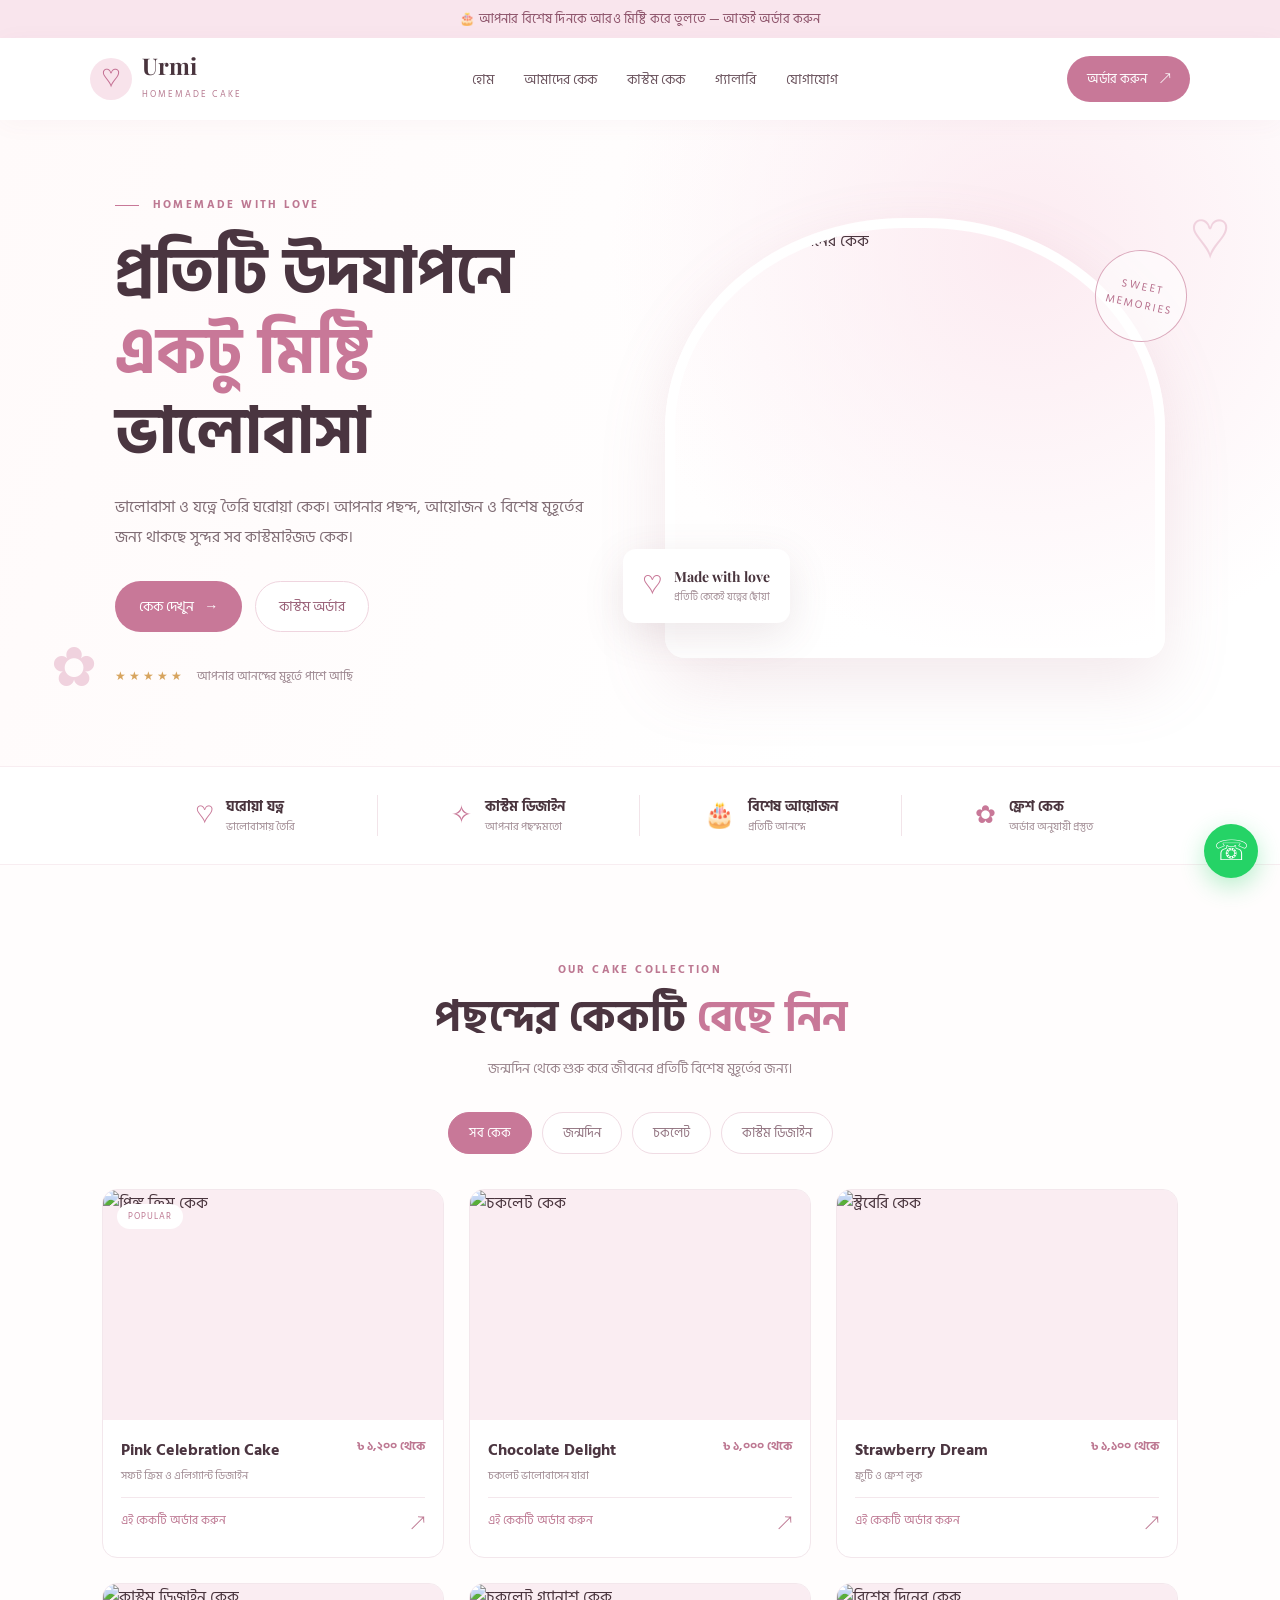
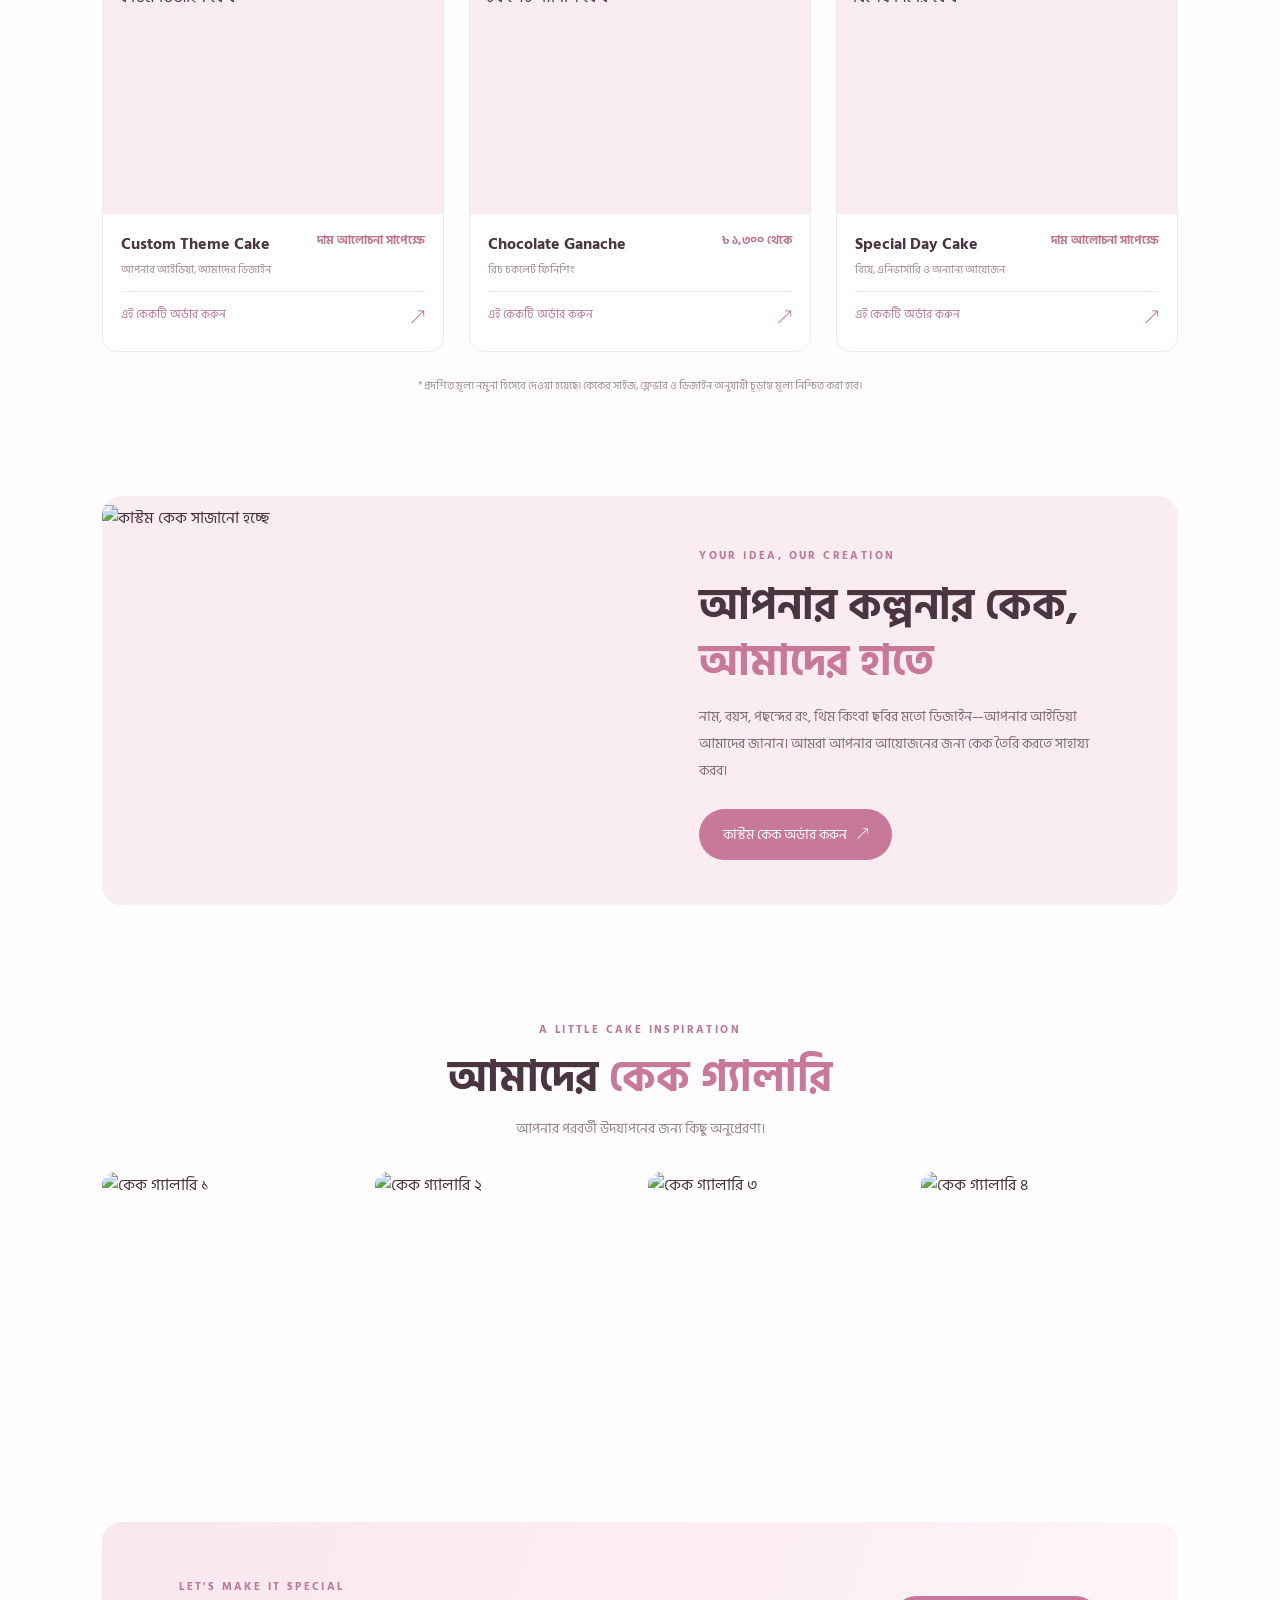
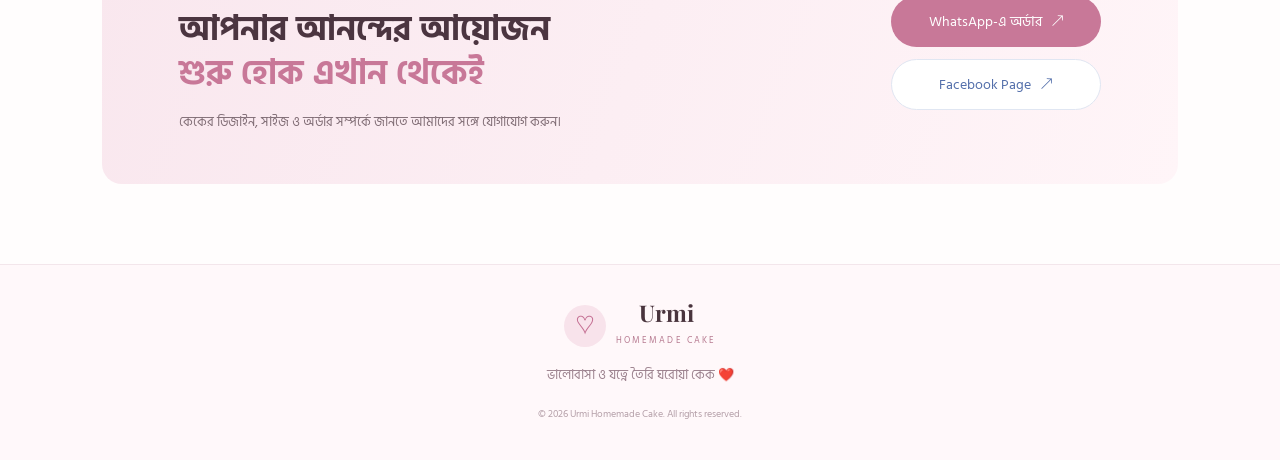
==== index.html @ 2701b357 "Add files via upload" ====
<!DOCTYPE html>
<html lang="bn">
<head>
  <meta charset="UTF-8" />
  <meta name="viewport" content="width=device-width, initial-scale=1.0" />
  <meta name="theme-color" content="#fff4f8" />
  <meta name="description" content="Urmi Homemade Cake — ভালোবাসা ও যত্নে তৈরি ঘরোয়া কেক। জন্মদিন, বিয়ে ও সকল বিশেষ আয়োজনের জন্য কাস্টম কেক অর্ডার করুন।" />
  <title>Urmi Homemade Cake | Made with Love</title>
  <link rel="preconnect" href="https://fonts.googleapis.com">
  <link rel="preconnect" href="https://fonts.gstatic.com" crossorigin>
  <link href="https://fonts.googleapis.com/css2?family=Hind+Siliguri:wght@400;500;600;700&family=Playfair+Display:wght@500;600;700&display=swap" rel="stylesheet">
  <link rel="stylesheet" href="style.css" />
</head>
<body>
  <div class="announcement">🎂 আপনার বিশেষ দিনকে আরও মিষ্টি করে তুলতে — আজই অর্ডার করুন</div>
  <header class="site-header">
    <a class="brand" href="#home" aria-label="Urmi Homemade Cake home">
      <span class="brand-mark">♡</span>
      <span><strong>Urmi</strong><small>HOMEMADE CAKE</small></span>
    </a>
    <button class="menu-toggle" id="menuToggle" aria-label="মেনু খুলুন">☰</button>
    <nav id="navMenu">
      <a href="#home">হোম</a><a href="#cakes">আমাদের কেক</a><a href="#custom">কাস্টম কেক</a><a href="#gallery">গ্যালারি</a><a href="#contact">যোগাযোগ</a>
    </nav>
    <a class="header-order" href="#cakes">অর্ডার করুন <span>↗</span></a>
  </header>

  <main>
    <section class="hero" id="home">
      <div class="hero-copy">
        <span class="eyebrow"><i></i> HOMEMADE WITH LOVE</span>
        <h1>প্রতিটি উদযাপনে<br><em>একটু মিষ্টি</em> ভালোবাসা</h1>
        <p>ভালোবাসা ও যত্নে তৈরি ঘরোয়া কেক। আপনার পছন্দ, আয়োজন ও বিশেষ মুহূর্তের জন্য থাকছে সুন্দর সব কাস্টমাইজড কেক।</p>
        <div class="hero-actions">
          <a class="btn btn-primary" href="#cakes">কেক দেখুন <span>→</span></a>
          <a class="btn btn-light" href="#custom">কাস্টম অর্ডার</a>
        </div>
        <div class="hero-note"><span class="stars">★★★★★</span><span>আপনার আনন্দের মুহূর্তে পাশে আছি</span></div>
      </div>
      <div class="hero-art">
        <div class="hero-image-wrap">
          <img src="https://images.unsplash.com/photo-1578985545062-69928b1d9587?auto=format&fit=crop&w=1100&q=85" alt="সুন্দর গোলাপি জন্মদিনের কেক" />
        </div>
        <div class="floating-card"><span>♡</span><div><b>Made with love</b><small>প্রতিটি কেকেই যত্নের ছোঁয়া</small></div></div>
        <div class="hero-stamp">SWEET<br>MEMORIES</div>
      </div>
      <div class="hero-decoration decor-one">✿</div><div class="hero-decoration decor-two">♡</div>
    </section>

    <section class="benefits">
      <div><span>♡</span><p><b>ঘরোয়া যত্ন</b><small>ভালোবাসায় তৈরি</small></p></div>
      <div><span>✧</span><p><b>কাস্টম ডিজাইন</b><small>আপনার পছন্দমতো</small></p></div>
      <div><span>🎂</span><p><b>বিশেষ আয়োজন</b><small>প্রতিটি আনন্দে</small></p></div>
      <div><span>✿</span><p><b>ফ্রেশ কেক</b><small>অর্ডার অনুযায়ী প্রস্তুত</small></p></div>
    </section>

    <section class="section cakes-section" id="cakes">
      <div class="section-heading">
        <span class="eyebrow">OUR CAKE COLLECTION</span>
        <h2>পছন্দের কেকটি <em>বেছে নিন</em></h2>
        <p>জন্মদিন থেকে শুরু করে জীবনের প্রতিটি বিশেষ মুহূর্তের জন্য।</p>
      </div>
      <div class="filter-row" id="filters">
        <button class="filter active" data-filter="all">সব কেক</button>
        <button class="filter" data-filter="birthday">জন্মদিন</button>
        <button class="filter" data-filter="chocolate">চকলেট</button>
        <button class="filter" data-filter="custom">কাস্টম ডিজাইন</button>
      </div>
      <div class="cake-grid" id="cakeGrid">
        <article class="cake-card" data-category="birthday">
          <div class="cake-photo"><img src="https://images.unsplash.com/photo-1578985545062-69928b1d9587?auto=format&fit=crop&w=700&q=80" alt="পিঙ্ক ক্রিম কেক"><span class="photo-tag">POPULAR</span></div>
          <div class="cake-info"><div><h3>Pink Celebration Cake</h3><p>সফট ক্রিম ও এলিগ্যান্ট ডিজাইন</p></div><strong>৳ ১,২০০ থেকে</strong></div>
          <button class="order-card" data-product="Pink Celebration Cake">এই কেকটি অর্ডার করুন <span>↗</span></button>
        </article>
        <article class="cake-card" data-category="chocolate">
          <div class="cake-photo"><img src="https://images.unsplash.com/photo-1606313564200-e75d5e30476c?auto=format&fit=crop&w=700&q=80" alt="চকলেট কেক"></div>
          <div class="cake-info"><div><h3>Chocolate Delight</h3><p>চকলেট ভালোবাসেন যারা</p></div><strong>৳ ১,০০০ থেকে</strong></div>
          <button class="order-card" data-product="Chocolate Delight">এই কেকটি অর্ডার করুন <span>↗</span></button>
        </article>
        <article class="cake-card" data-category="birthday">
          <div class="cake-photo"><img src="https://images.unsplash.com/photo-1558301211-0d8c8ddee6ec?auto=format&fit=crop&w=700&q=80" alt="স্ট্রবেরি কেক"></div>
          <div class="cake-info"><div><h3>Strawberry Dream</h3><p>ফ্রুটি ও ফ্রেশ লুক</p></div><strong>৳ ১,১০০ থেকে</strong></div>
          <button class="order-card" data-product="Strawberry Dream">এই কেকটি অর্ডার করুন <span>↗</span></button>
        </article>
        <article class="cake-card" data-category="custom">
          <div class="cake-photo"><img src="https://images.unsplash.com/photo-1535254973040-607b474cb50d?auto=format&fit=crop&w=700&q=80" alt="কাস্টম ডিজাইন কেক"></div>
          <div class="cake-info"><div><h3>Custom Theme Cake</h3><p>আপনার আইডিয়া, আমাদের ডিজাইন</p></div><strong>দাম আলোচনা সাপেক্ষে</strong></div>
          <button class="order-card" data-product="Custom Theme Cake">এই কেকটি অর্ডার করুন <span>↗</span></button>
        </article>
        <article class="cake-card" data-category="chocolate">
          <div class="cake-photo"><img src="https://images.unsplash.com/photo-1578985545062-69928b1d9587?auto=format&fit=crop&w=700&q=80" alt="চকলেট গ্যানাশ কেক"></div>
          <div class="cake-info"><div><h3>Chocolate Ganache</h3><p>রিচ চকলেট ফিনিশিং</p></div><strong>৳ ১,৩০০ থেকে</strong></div>
          <button class="order-card" data-product="Chocolate Ganache">এই কেকটি অর্ডার করুন <span>↗</span></button>
        </article>
        <article class="cake-card" data-category="custom">
          <div class="cake-photo"><img src="https://images.unsplash.com/photo-1464349095431-e9a21285b5f3?auto=format&fit=crop&w=700&q=80" alt="বিশেষ দিনের কেক"></div>
          <div class="cake-info"><div><h3>Special Day Cake</h3><p>বিয়ে, এনিভার্সারি ও অন্যান্য আয়োজন</p></div><strong>দাম আলোচনা সাপেক্ষে</strong></div>
          <button class="order-card" data-product="Special Day Cake">এই কেকটি অর্ডার করুন <span>↗</span></button>
        </article>
      </div>
      <p class="price-note">* প্রদর্শিত মূল্য নমুনা হিসেবে দেওয়া হয়েছে। কেকের সাইজ, ফ্লেভার ও ডিজাইন অনুযায়ী চূড়ান্ত মূল্য নিশ্চিত করা হবে।</p>
    </section>

    <section class="custom-banner" id="custom">
      <div class="custom-image"><img src="https://images.unsplash.com/photo-1562777717-dc6984f65a63?auto=format&fit=crop&w=900&q=85" alt="কাস্টম কেক সাজানো হচ্ছে"></div>
      <div class="custom-copy"><span class="eyebrow">YOUR IDEA, OUR CREATION</span><h2>আপনার কল্পনার কেক,<br><em>আমাদের হাতে</em></h2><p>নাম, বয়স, পছন্দের রং, থিম কিংবা ছবির মতো ডিজাইন—আপনার আইডিয়া আমাদের জানান। আমরা আপনার আয়োজনের জন্য কেক তৈরি করতে সাহায্য করব।</p><a class="btn btn-primary" href="#" id="customWhatsApp">কাস্টম কেক অর্ডার করুন <span>↗</span></a></div>
    </section>

    <section class="section gallery-section" id="gallery">
      <div class="section-heading"><span class="eyebrow">A LITTLE CAKE INSPIRATION</span><h2>আমাদের <em>কেক গ্যালারি</em></h2><p>আপনার পরবর্তী উদযাপনের জন্য কিছু অনুপ্রেরণা।</p></div>
      <div class="gallery-grid">
        <img src="https://images.unsplash.com/photo-1558301211-0d8c8ddee6ec?auto=format&fit=crop&w=700&q=80" alt="কেক গ্যালারি ১">
        <img src="https://images.unsplash.com/photo-1578985545062-69928b1d9587?auto=format&fit=crop&w=700&q=80" alt="কেক গ্যালারি ২">
        <img src="https://images.unsplash.com/photo-1606313564200-e75d5e30476c?auto=format&fit=crop&w=700&q=80" alt="কেক গ্যালারি ৩">
        <img src="https://images.unsplash.com/photo-1464349095431-e9a21285b5f3?auto=format&fit=crop&w=700&q=80" alt="কেক গ্যালারি ৪">
      </div>
    </section>

    <section class="contact-section" id="contact">
      <div><span class="eyebrow">LET'S MAKE IT SPECIAL</span><h2>আপনার আনন্দের আয়োজন<br><em>শুরু হোক এখান থেকেই</em></h2><p>কেকের ডিজাইন, সাইজ ও অর্ডার সম্পর্কে জানতে আমাদের সঙ্গে যোগাযোগ করুন।</p></div>
      <div class="contact-actions"><a class="btn btn-primary" id="whatsappMain" href="#">WhatsApp-এ অর্ডার <span>↗</span></a><a class="btn btn-facebook" id="facebookMain" href="#" target="_blank" rel="noopener">Facebook Page <span>↗</span></a></div>
    </section>
  </main>

  <footer class="footer">
    <a class="brand footer-brand" href="#home"><span class="brand-mark">♡</span><span><strong>Urmi</strong><small>HOMEMADE CAKE</small></span></a>
    <p>ভালোবাসা ও যত্নে তৈরি ঘরোয়া কেক ❤️</p>
    <small>© <span id="year"></span> Urmi Homemade Cake. All rights reserved.</small>
  </footer>
  <a class="floating-whatsapp" id="floatingWhatsApp" href="#" aria-label="WhatsApp-এ যোগাযোগ">☏</a>
  <script src="script.js"></script>
</body>
</html>
---- style.css ----
*{box-sizing:border-box}html{scroll-behavior:smooth}body{margin:0;background:#fffdfd;color:#49343d;font-family:"Hind Siliguri",sans-serif}.announcement{text-align:center;background:#f9e5ed;color:#8d536a;padding:8px 15px;font-size:13px;letter-spacing:.2px}.site-header{height:82px;display:flex;align-items:center;justify-content:space-between;padding:0 7%;background:#fff;position:sticky;top:0;z-index:20;box-shadow:0 4px 24px #8d536a0a}.brand{display:flex;align-items:center;gap:10px;text-decoration:none;color:#49343d}.brand-mark{width:42px;height:42px;border-radius:50%;display:grid;place-items:center;background:#f8e3eb;color:#c36d91;font-size:26px}.brand strong{font-family:"Playfair Display",serif;font-size:23px;display:block;line-height:1.1}.brand small{font-size:9px;letter-spacing:2.1px;color:#b77b91}.site-header nav{display:flex;gap:30px}.site-header nav a{font-size:14px;text-decoration:none;color:#6d5660;transition:.2s}.site-header nav a:hover{color:#c36d91}.header-order{background:#c87898;color:white;text-decoration:none;padding:12px 20px;border-radius:30px;font-size:13px}.header-order span,.btn span{margin-left:10px}.menu-toggle{display:none;border:0;background:none;font-size:25px;color:#8e536a}.hero{min-height:590px;padding:70px 9% 80px;display:grid;grid-template-columns:1fr 1fr;align-items:center;gap:50px;position:relative;overflow:hidden;background:radial-gradient(circle at 80% 20%,#fcebf1 0,transparent 36%),linear-gradient(110deg,#fffafa,#fff 70%)}.hero-copy{max-width:540px;z-index:1}.eyebrow{font-size:11px;letter-spacing:2.4px;color:#bd7892;font-weight:700}.eyebrow i{display:inline-block;width:24px;height:1px;background:#c87898;vertical-align:middle;margin-right:8px}.hero h1{font-size:clamp(40px,5vw,64px);line-height:1.25;margin:18px 0;color:#4a3540;font-weight:700}.hero h1 em,h2 em{font-style:normal;color:#c87898}.hero-copy>p,.custom-copy p,.contact-section p{font-size:16px;line-height:1.9;color:#806d75;max-width:490px}.hero-actions{display:flex;gap:13px;margin-top:28px}.btn{display:inline-flex;align-items:center;justify-content:center;text-decoration:none;border-radius:30px;padding:13px 23px;font-size:14px;transition:.25s;border:1px solid transparent}.btn:hover{transform:translateY(-3px);box-shadow:0 10px 22px #b56d8b22}.btn-primary{background:#c87898;color:white}.btn-light{background:white;border-color:#efd5df;color:#9a6279}.hero-note{display:flex;align-items:center;gap:12px;margin-top:35px;color:#9b858e;font-size:12px}.stars{color:#d7a45e;letter-spacing:3px}.hero-art{position:relative;max-width:500px;margin:auto;width:100%}.hero-image-wrap{height:440px;border-radius:48% 48% 20px 20px;overflow:hidden;box-shadow:0 25px 65px #b77b912b;border:10px solid white}.hero-image-wrap img{width:100%;height:100%;object-fit:cover}.floating-card{position:absolute;left:-42px;bottom:35px;background:#fff;padding:15px 20px;border-radius:13px;display:flex;gap:12px;align-items:center;box-shadow:0 12px 40px #71465820}.floating-card>span{font-size:27px;color:#c87898}.floating-card b,.floating-card small{display:block}.floating-card b{font-family:"Playfair Display",serif;font-size:14px}.floating-card small{font-size:10px;color:#a18c94;margin-top:3px}.hero-stamp{position:absolute;right:-22px;top:32px;border:1px solid #dba9bc;border-radius:50%;width:92px;height:92px;display:grid;place-content:center;text-align:center;color:#b66f8c;font-size:11px;letter-spacing:2px;transform:rotate(12deg);background:#fff9}.hero-decoration{position:absolute;color:#f0d2de;font-size:55px}.decor-one{left:4%;bottom:8%}.decor-two{right:4%;top:12%}.benefits{display:grid;grid-template-columns:repeat(4,1fr);padding:28px 9%;background:#fff;border-top:1px solid #f8edf1;border-bottom:1px solid #f8edf1}.benefits>div{display:flex;align-items:center;justify-content:center;gap:13px;border-right:1px solid #f2e4e9}.benefits>div:last-child{border:0}.benefits>div>span{font-size:25px;color:#c87898}.benefits p{margin:0}.benefits b,.benefits small{display:block}.benefits b{font-size:14px}.benefits small{font-size:11px;color:#a18c94}.section{padding:90px 8%}.section-heading{text-align:center;margin-bottom:32px}.section-heading h2,.custom-copy h2,.contact-section h2{font-size:clamp(30px,4vw,43px);line-height:1.3;margin:10px 0;color:#4b3540}.section-heading p{margin:0;color:#9a858d;font-size:14px}.filter-row{display:flex;justify-content:center;gap:10px;margin:28px 0 35px;flex-wrap:wrap}.filter{border:1px solid #f0dce4;background:white;color:#927481;padding:9px 20px;border-radius:30px;font:inherit;font-size:13px;cursor:pointer}.filter.active,.filter:hover{background:#c87898;color:white;border-color:#c87898}.cake-grid{display:grid;grid-template-columns:repeat(3,1fr);gap:25px}.cake-card{border:1px solid #f3e7ec;border-radius:15px;overflow:hidden;background:#fff;transition:.25s}.cake-card:hover{transform:translateY(-6px);box-shadow:0 18px 40px #9c64751a}.cake-photo{height:230px;position:relative;overflow:hidden;background:#faedf2}.cake-photo img{width:100%;height:100%;object-fit:cover;transition:.5s}.cake-card:hover .cake-photo img{transform:scale(1.05)}.photo-tag{position:absolute;top:14px;left:14px;background:#fff;color:#bd7892;border-radius:20px;padding:5px 11px;font-size:9px;letter-spacing:1px}.cake-info{padding:17px 18px 12px;display:flex;justify-content:space-between;gap:8px;align-items:start}.cake-info h3{margin:0;font-size:16px;color:#4b3540}.cake-info p{margin:4px 0 0;font-size:11px;color:#a18c94}.cake-info strong{font-size:12px;color:#bd7892;white-space:nowrap}.order-card{margin:0 18px 18px;width:calc(100% - 36px);border:0;border-top:1px solid #f4e7ec;background:white;color:#bd7892;padding:13px 0 0;text-align:left;font:inherit;font-size:12px;cursor:pointer;display:flex;justify-content:space-between}.order-card span{font-size:17px}.price-note{text-align:center;font-size:11px;color:#a18c94;margin-top:25px}.custom-banner{margin:0 8% 35px;background:#faedf2;border-radius:20px;display:grid;grid-template-columns:1fr 1fr;overflow:hidden;align-items:center}.custom-image{height:390px}.custom-image img{width:100%;height:100%;object-fit:cover}.custom-copy{padding:45px 11%}.custom-copy h2{margin:12px 0}.custom-copy p{font-size:14px;margin-bottom:25px}.gallery-section{padding-top:75px}.gallery-grid{display:grid;grid-template-columns:repeat(4,1fr);gap:16px}.gallery-grid img{width:100%;height:240px;object-fit:cover;border-radius:13px}.contact-section{margin:20px 8% 80px;padding:50px 6%;border-radius:20px;background:linear-gradient(110deg,#f9e7ee,#fff5f8);display:flex;align-items:center;justify-content:space-between;gap:30px}.contact-section h2{font-size:34px}.contact-section p{font-size:13px;margin-bottom:0}.contact-actions{display:flex;flex-direction:column;gap:12px;min-width:210px}.btn-facebook{background:#fff;color:#526eaa;border-color:#e0e6f2}.footer{padding:35px 8%;background:#fff8fa;text-align:center;border-top:1px solid #f3e6eb}.footer-brand{justify-content:center}.footer p{color:#9b818d;font-size:13px}.footer>small{font-size:10px;color:#b49fa8}.floating-whatsapp{position:fixed;right:22px;bottom:22px;width:54px;height:54px;border-radius:50%;display:grid;place-items:center;background:#25d366;color:white;text-decoration:none;font-size:28px;box-shadow:0 8px 25px #25d36655;z-index:30}.hidden{display:none!important}@media(max-width:900px){.site-header{padding:0 5%}.site-header nav{gap:15px}.hero{padding:55px 6%;gap:25px}.hero-image-wrap{height:370px}.cake-grid{grid-template-columns:repeat(2,1fr)}.benefits{padding:25px 4%}.custom-banner{margin-left:5%;margin-right:5%}}@media(max-width:650px){.announcement{font-size:11px}.site-header{height:70px}.menu-toggle{display:block;margin-left:auto;margin-right:15px}.site-header nav{display:none;position:absolute;top:70px;left:0;right:0;background:#fff;padding:18px 7%;box-shadow:0 12px 20px #57374712;flex-direction:column;gap:15px}.site-header nav.open{display:flex}.header-order{padding:10px 13px;font-size:11px}.hero{grid-template-columns:1fr;padding:50px 7% 65px;text-align:center}.hero-copy{margin:auto}.hero h1{font-size:43px}.hero-copy>p{font-size:14px}.hero-actions,.hero-note{justify-content:center}.hero-art{max-width:390px}.hero-image-wrap{height:340px}.floating-card{left:-5px;bottom:22px;padding:10px 13px}.hero-stamp{right:-5px}.benefits{grid-template-columns:repeat(2,1fr);gap:20px;padding:25px 5%}.benefits>div{justify-content:flex-start;border:0;padding-left:10px}.section{padding:65px 6%}.cake-grid{grid-template-columns:1fr;gap:18px}.cake-photo{height:250px}.cake-info{padding:15px}.custom-banner{grid-template-columns:1fr;margin:0 5% 20px}.custom-image{height:250px}.custom-copy{padding:30px 8%}.gallery-grid{grid-template-columns:repeat(2,1fr);gap:10px}.gallery-grid img{height:170px}.contact-section{margin:15px 5% 55px;padding:35px 8%;display:block;text-align:center}.contact-section h2{font-size:29px}.contact-actions{margin-top:25px}.footer{padding:30px 5%}}
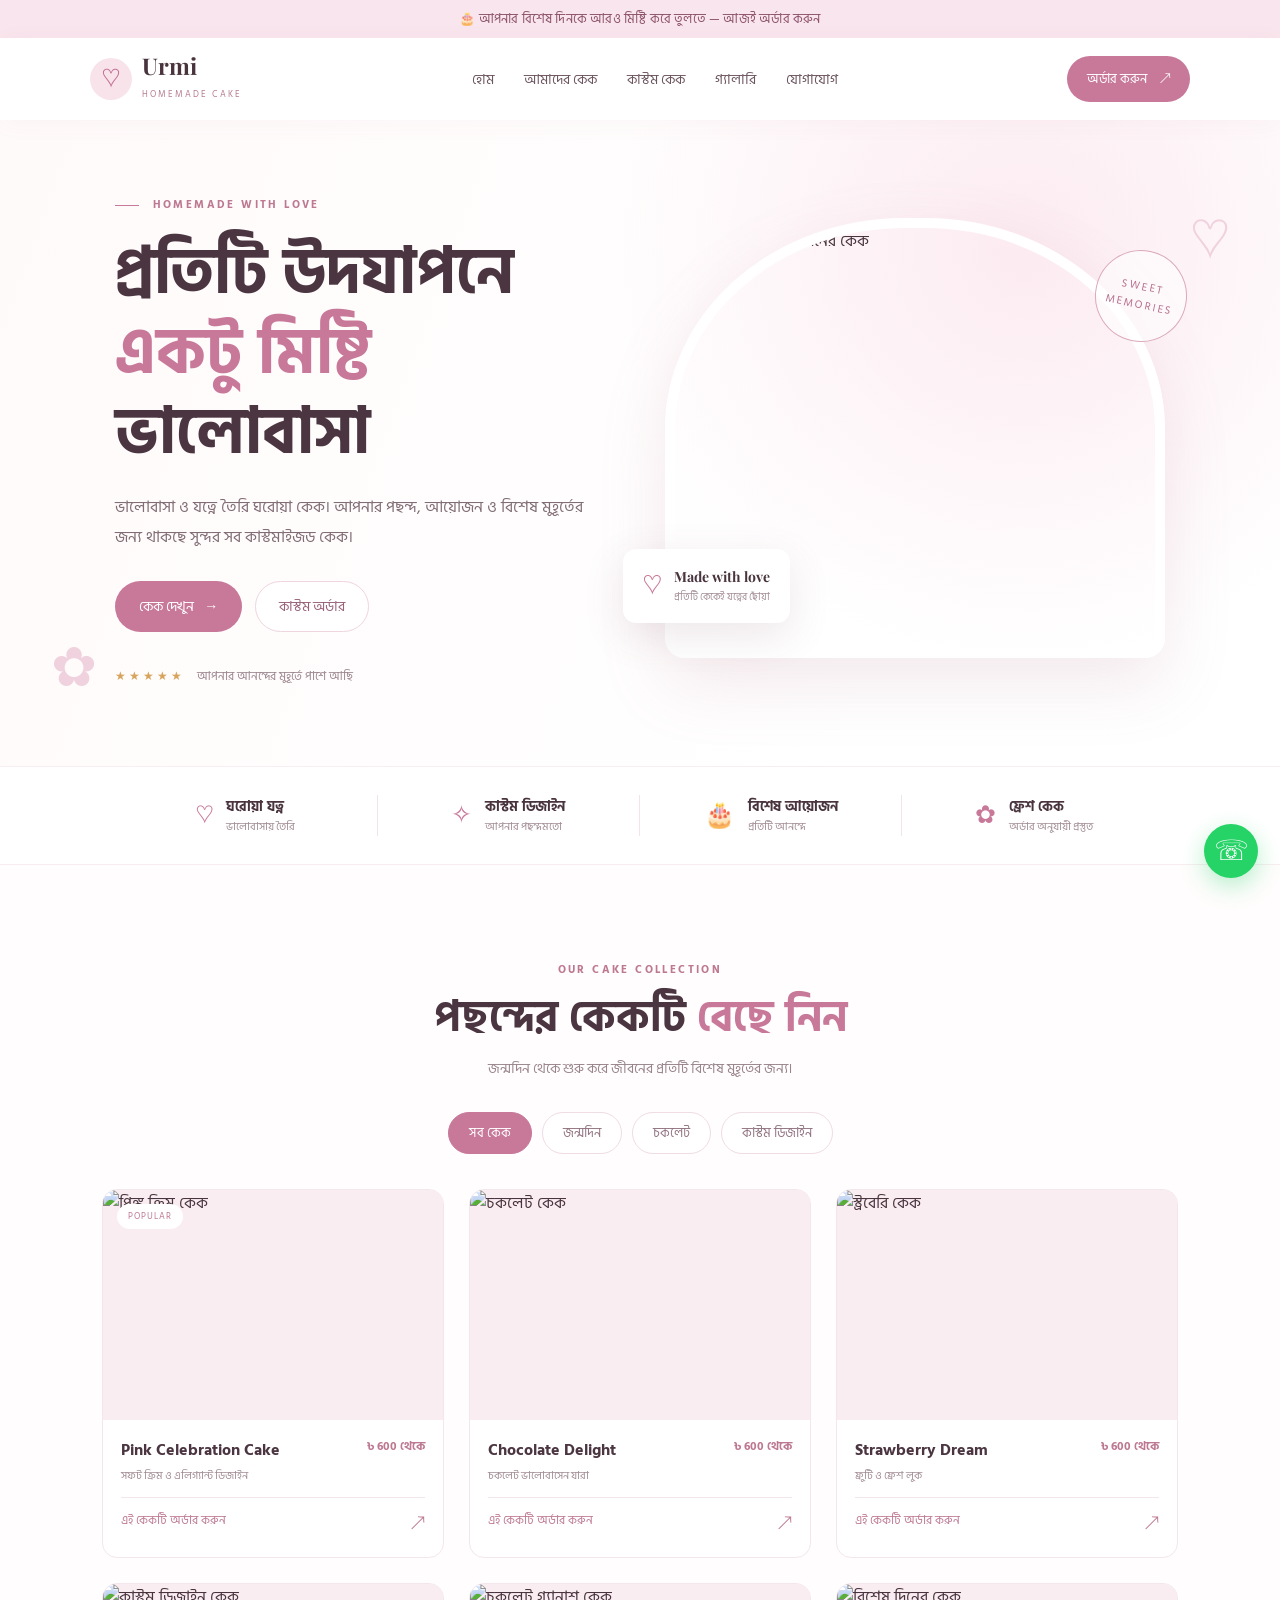
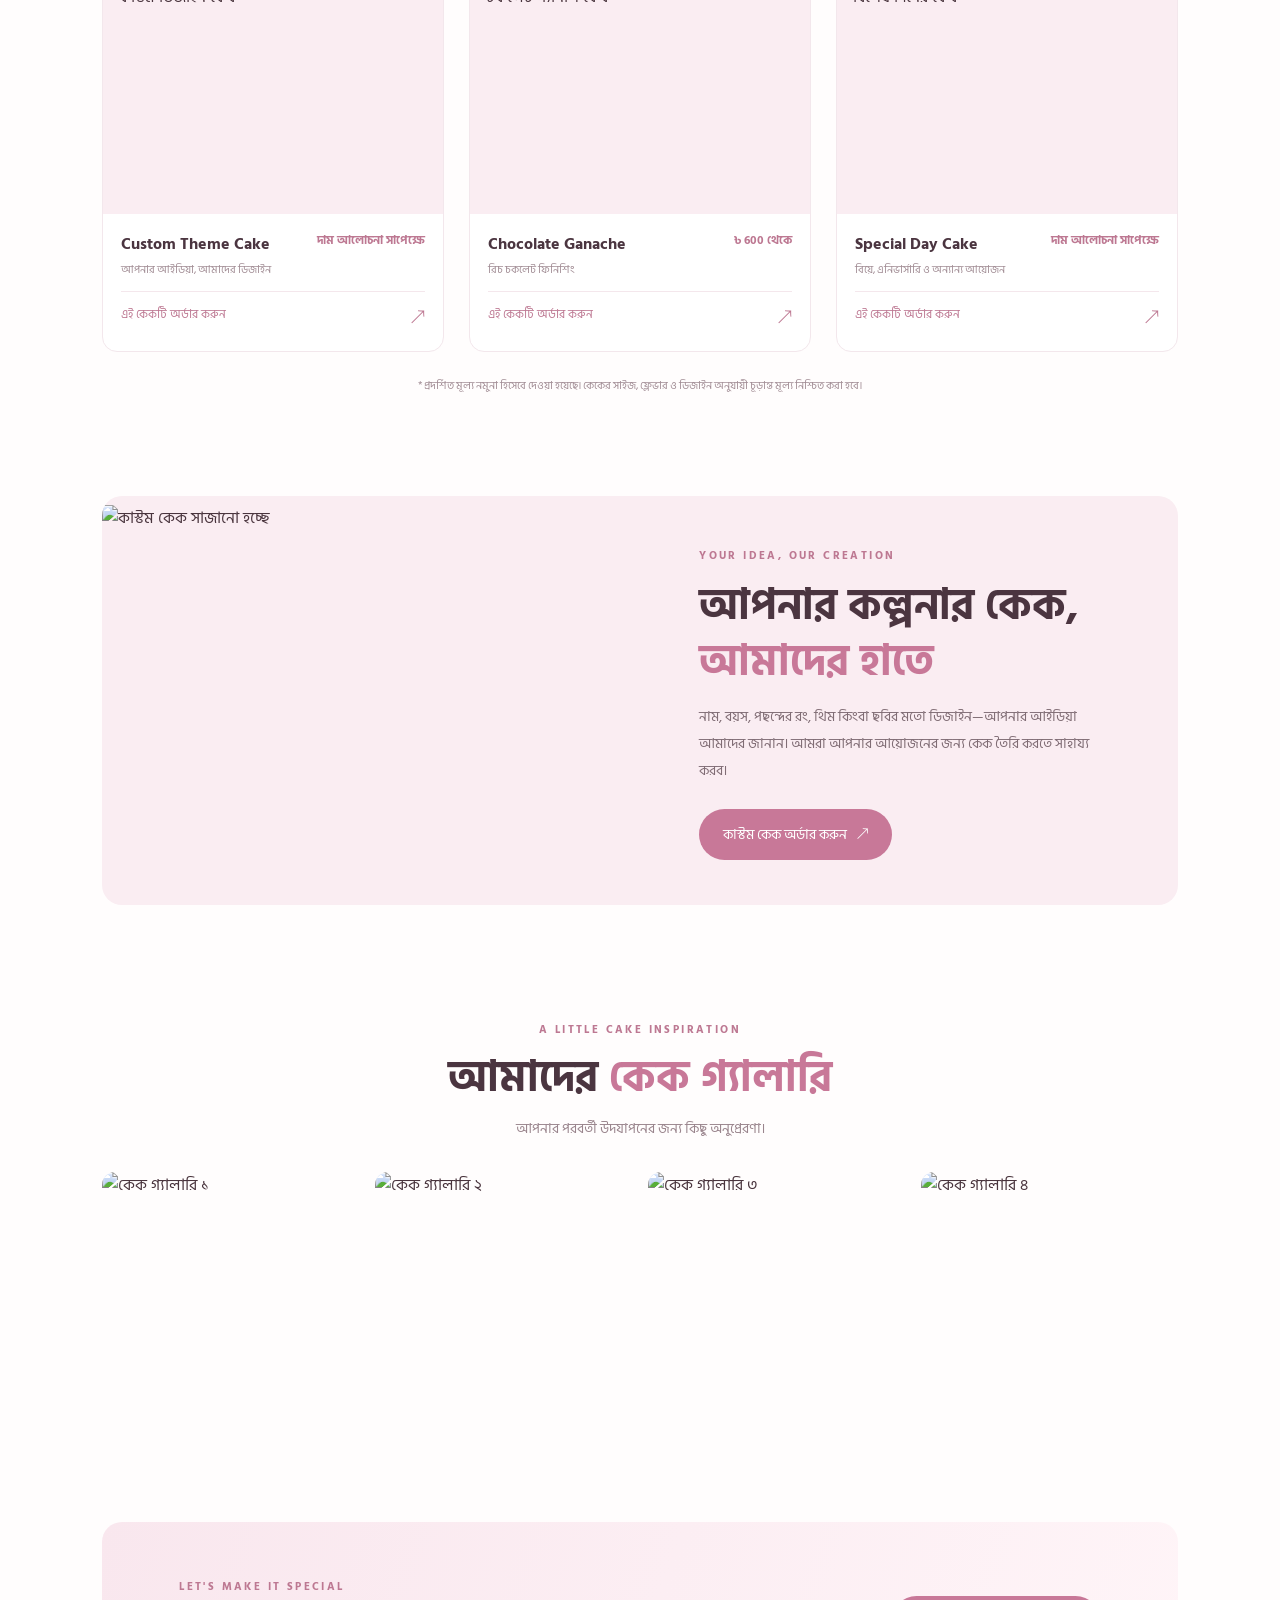
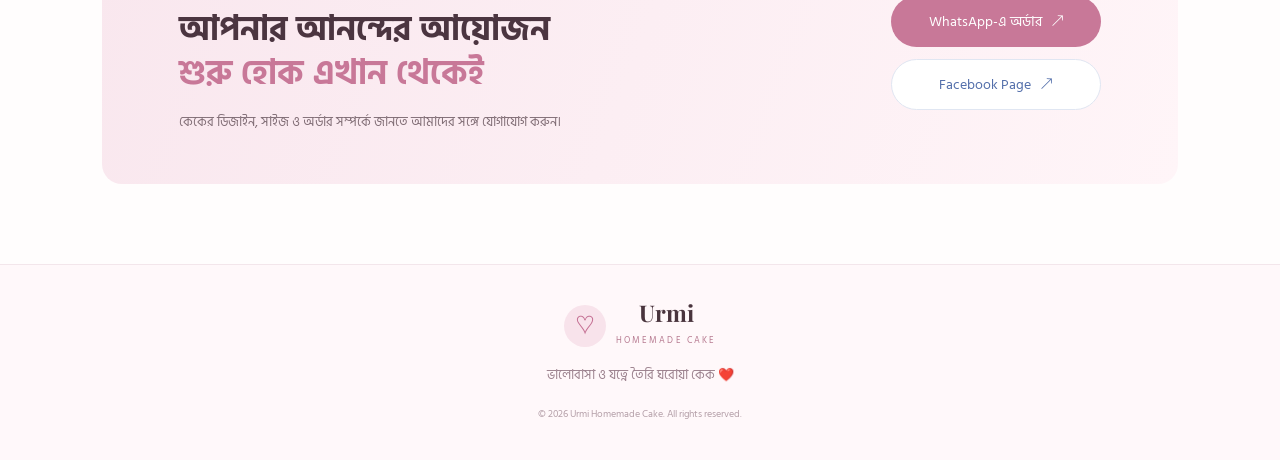
==== commit b73caabf: "Update index.html" ====
--- a/index.html
+++ b/index.html
@@ -69,17 +69,17 @@
       <div class="cake-grid" id="cakeGrid">
         <article class="cake-card" data-category="birthday">
           <div class="cake-photo"><img src="https://images.unsplash.com/photo-1578985545062-69928b1d9587?auto=format&fit=crop&w=700&q=80" alt="পিঙ্ক ক্রিম কেক"><span class="photo-tag">POPULAR</span></div>
-          <div class="cake-info"><div><h3>Pink Celebration Cake</h3><p>সফট ক্রিম ও এলিগ্যান্ট ডিজাইন</p></div><strong>৳ ১,২০০ থেকে</strong></div>
+          <div class="cake-info"><div><h3>Pink Celebration Cake</h3><p>সফট ক্রিম ও এলিগ্যান্ট ডিজাইন</p></div><strong>৳ 600 থেকে</strong></div>
           <button class="order-card" data-product="Pink Celebration Cake">এই কেকটি অর্ডার করুন <span>↗</span></button>
         </article>
         <article class="cake-card" data-category="chocolate">
           <div class="cake-photo"><img src="https://images.unsplash.com/photo-1606313564200-e75d5e30476c?auto=format&fit=crop&w=700&q=80" alt="চকলেট কেক"></div>
-          <div class="cake-info"><div><h3>Chocolate Delight</h3><p>চকলেট ভালোবাসেন যারা</p></div><strong>৳ ১,০০০ থেকে</strong></div>
+          <div class="cake-info"><div><h3>Chocolate Delight</h3><p>চকলেট ভালোবাসেন যারা</p></div><strong>৳ 600 থেকে</strong></div>
           <button class="order-card" data-product="Chocolate Delight">এই কেকটি অর্ডার করুন <span>↗</span></button>
         </article>
         <article class="cake-card" data-category="birthday">
           <div class="cake-photo"><img src="https://images.unsplash.com/photo-1558301211-0d8c8ddee6ec?auto=format&fit=crop&w=700&q=80" alt="স্ট্রবেরি কেক"></div>
-          <div class="cake-info"><div><h3>Strawberry Dream</h3><p>ফ্রুটি ও ফ্রেশ লুক</p></div><strong>৳ ১,১০০ থেকে</strong></div>
+          <div class="cake-info"><div><h3>Strawberry Dream</h3><p>ফ্রুটি ও ফ্রেশ লুক</p></div><strong>৳ 600 থেকে</strong></div>
           <button class="order-card" data-product="Strawberry Dream">এই কেকটি অর্ডার করুন <span>↗</span></button>
         </article>
         <article class="cake-card" data-category="custom">
@@ -89,7 +89,7 @@
         </article>
         <article class="cake-card" data-category="chocolate">
           <div class="cake-photo"><img src="https://images.unsplash.com/photo-1578985545062-69928b1d9587?auto=format&fit=crop&w=700&q=80" alt="চকলেট গ্যানাশ কেক"></div>
-          <div class="cake-info"><div><h3>Chocolate Ganache</h3><p>রিচ চকলেট ফিনিশিং</p></div><strong>৳ ১,৩০০ থেকে</strong></div>
+          <div class="cake-info"><div><h3>Chocolate Ganache</h3><p>রিচ চকলেট ফিনিশিং</p></div><strong>৳ 600 থেকে</strong></div>
           <button class="order-card" data-product="Chocolate Ganache">এই কেকটি অর্ডার করুন <span>↗</span></button>
         </article>
         <article class="cake-card" data-category="custom">
@@ -130,4 +130,4 @@
   <a class="floating-whatsapp" id="floatingWhatsApp" href="#" aria-label="WhatsApp-এ যোগাযোগ">☏</a>
   <script src="script.js"></script>
 </body>
-</html>+</html>
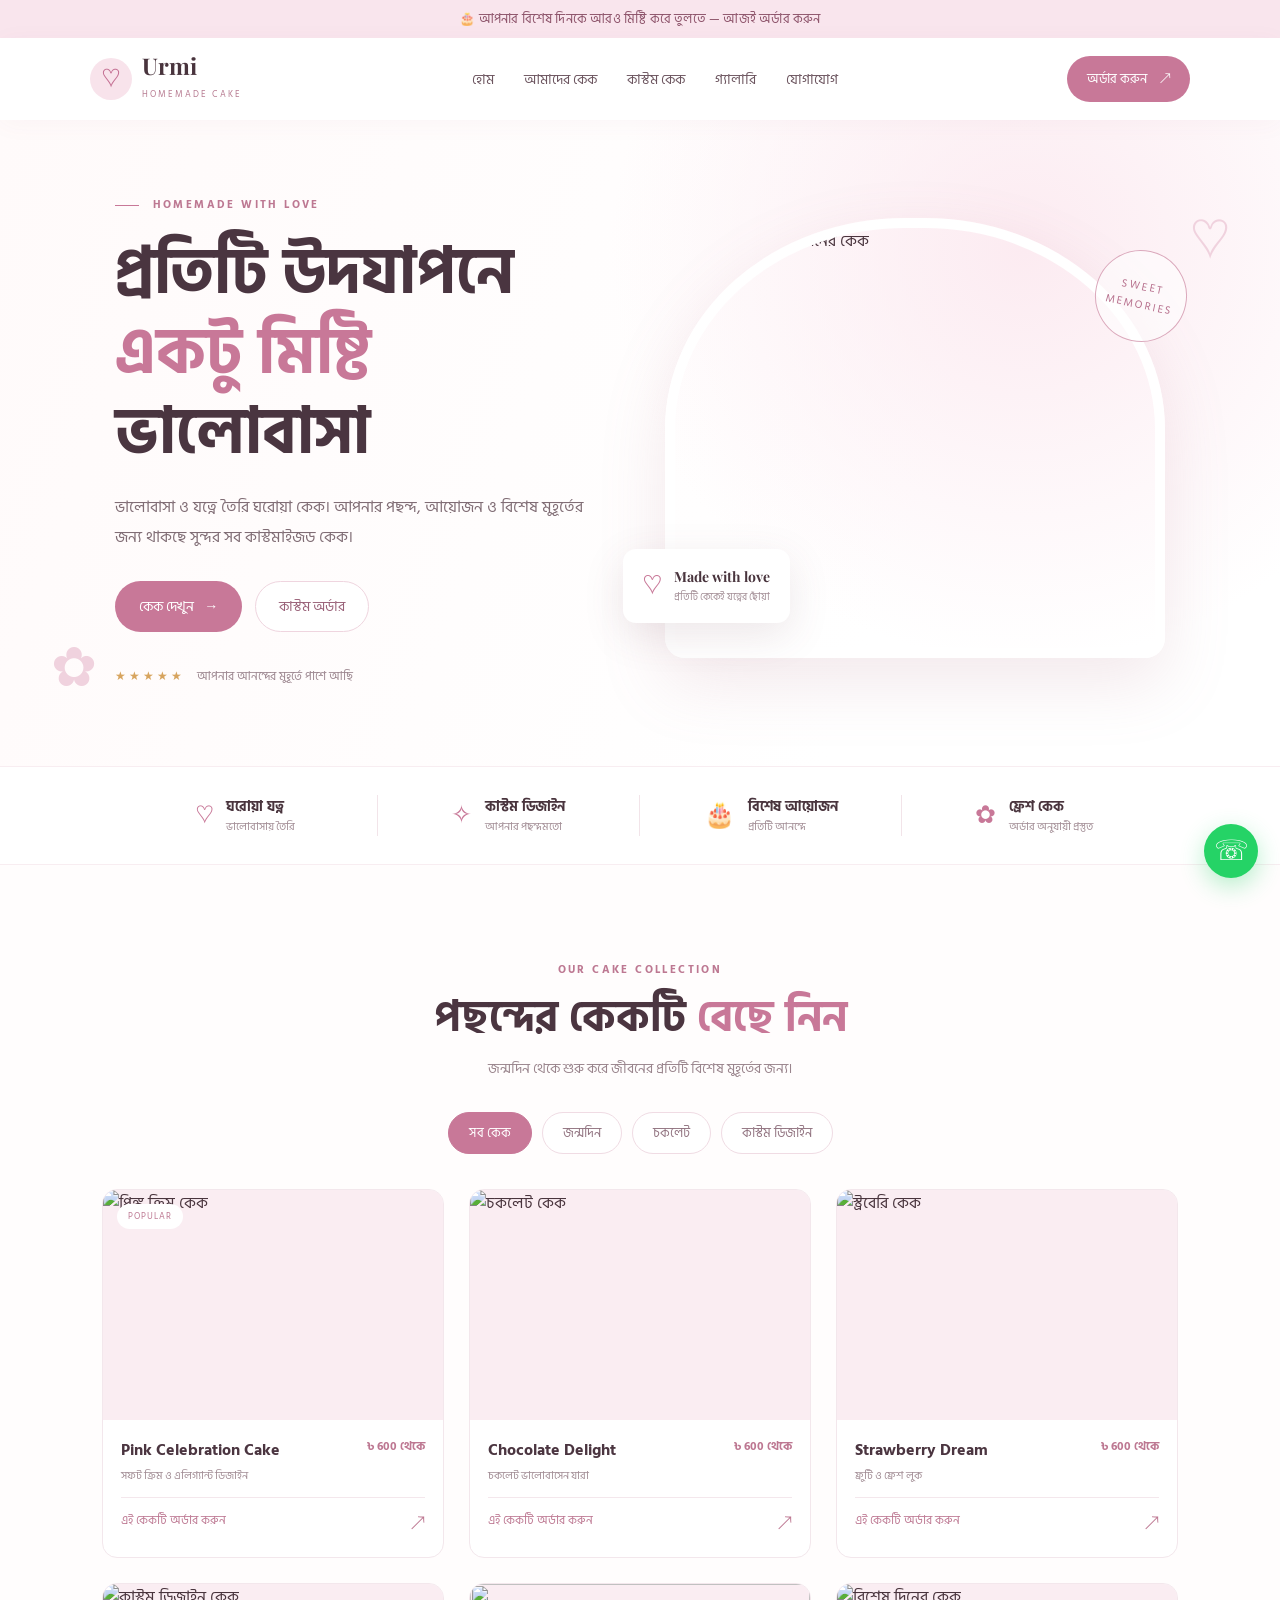
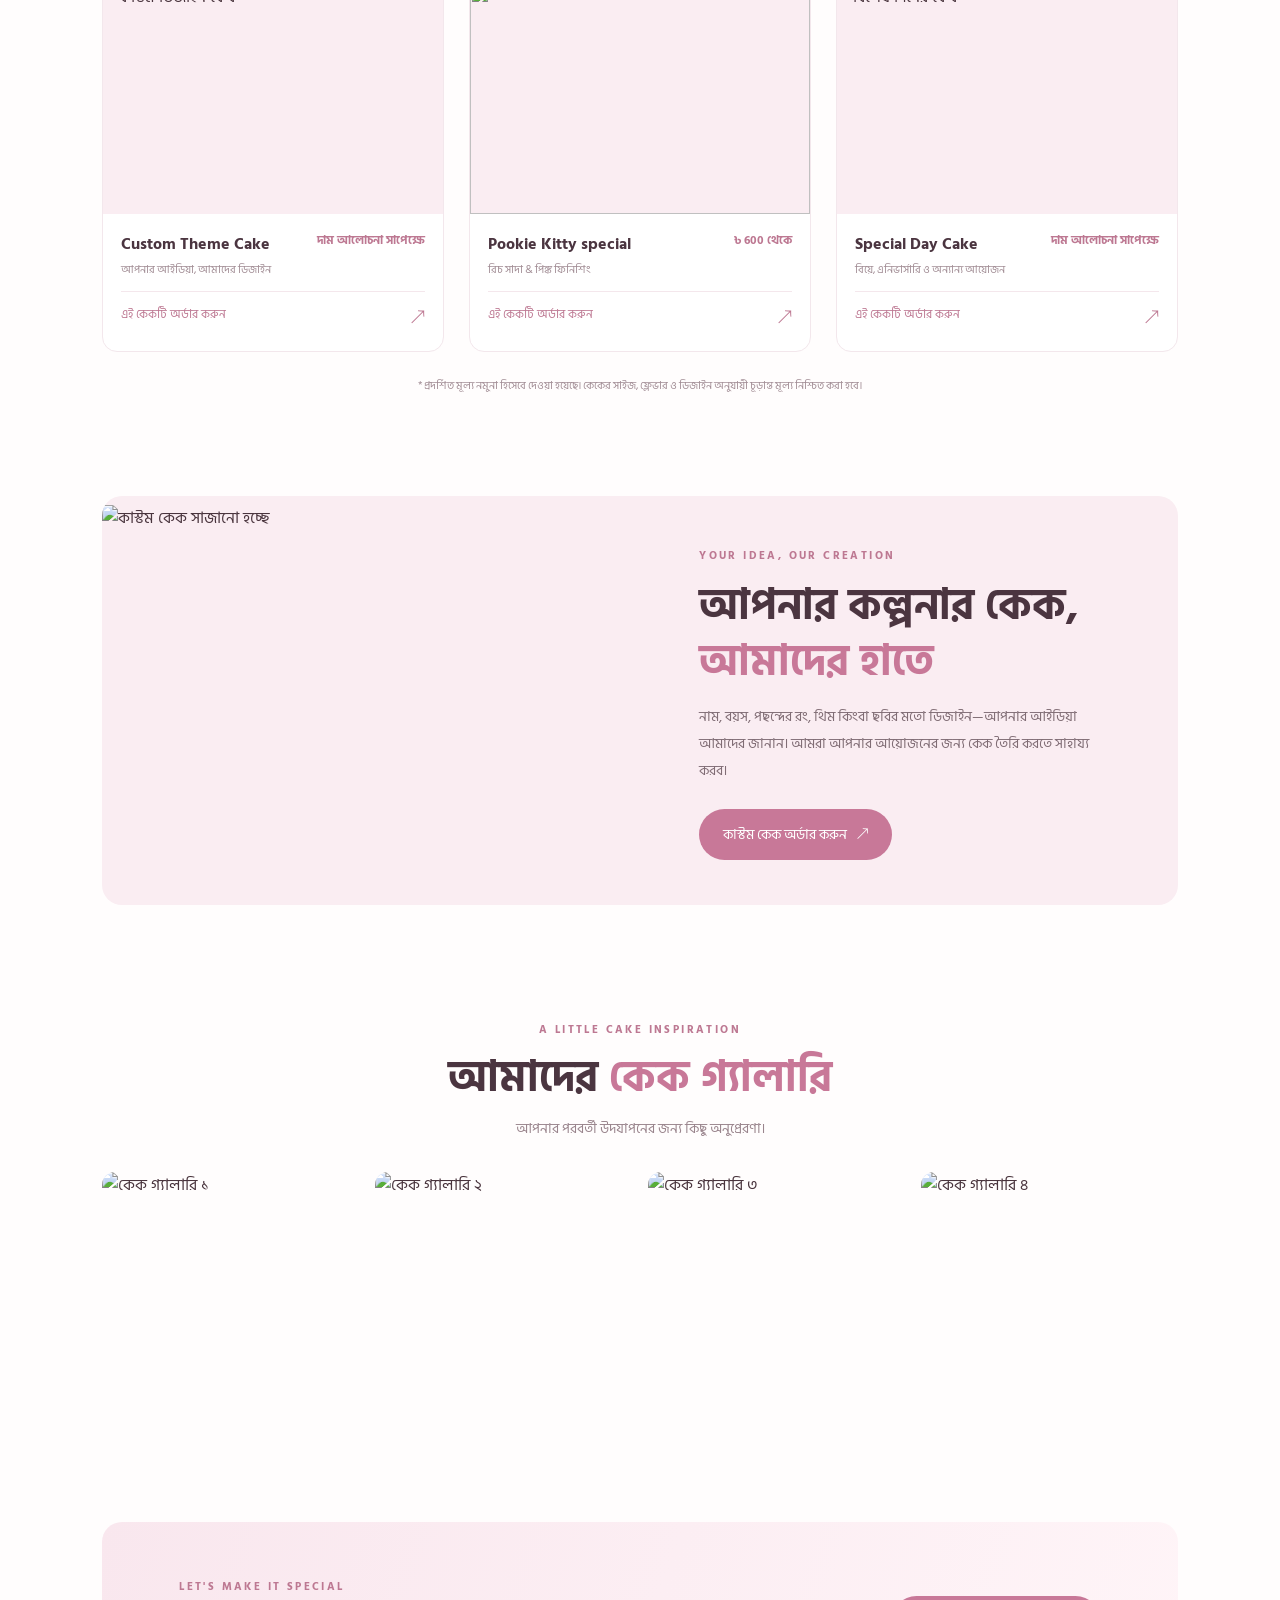
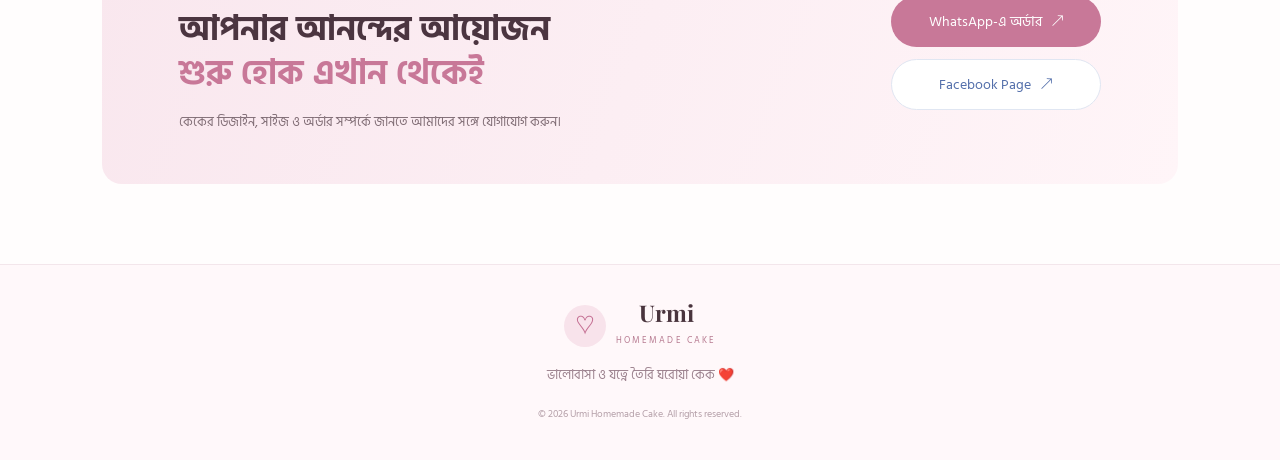
==== commit ccb67cf8: "Update index.html" ====
--- a/index.html
+++ b/index.html
@@ -88,8 +88,8 @@
           <button class="order-card" data-product="Custom Theme Cake">এই কেকটি অর্ডার করুন <span>↗</span></button>
         </article>
         <article class="cake-card" data-category="chocolate">
-          <div class="cake-photo"><img src="https://images.unsplash.com/photo-1578985545062-69928b1d9587?auto=format&fit=crop&w=700&q=80" alt="চকলেট গ্যানাশ কেক"></div>
-          <div class="cake-info"><div><h3>Chocolate Ganache</h3><p>রিচ চকলেট ফিনিশিং</p></div><strong>৳ 600 থেকে</strong></div>
+          <div class="cake-photo"><img src="https://github.com/user-attachments/assets/8c6b593a-235b-4a39-9e91-f476694f8ae5" />" alt="চকলেট গ্যানাশ কেক"></div>
+          <div class="cake-info"><div><h3>Pookie Kitty special</h3><p>রিচ সাদা & পিঙ্ক ফিনিশিং</p></div><strong>৳ 600 থেকে</strong></div>
           <button class="order-card" data-product="Chocolate Ganache">এই কেকটি অর্ডার করুন <span>↗</span></button>
         </article>
         <article class="cake-card" data-category="custom">
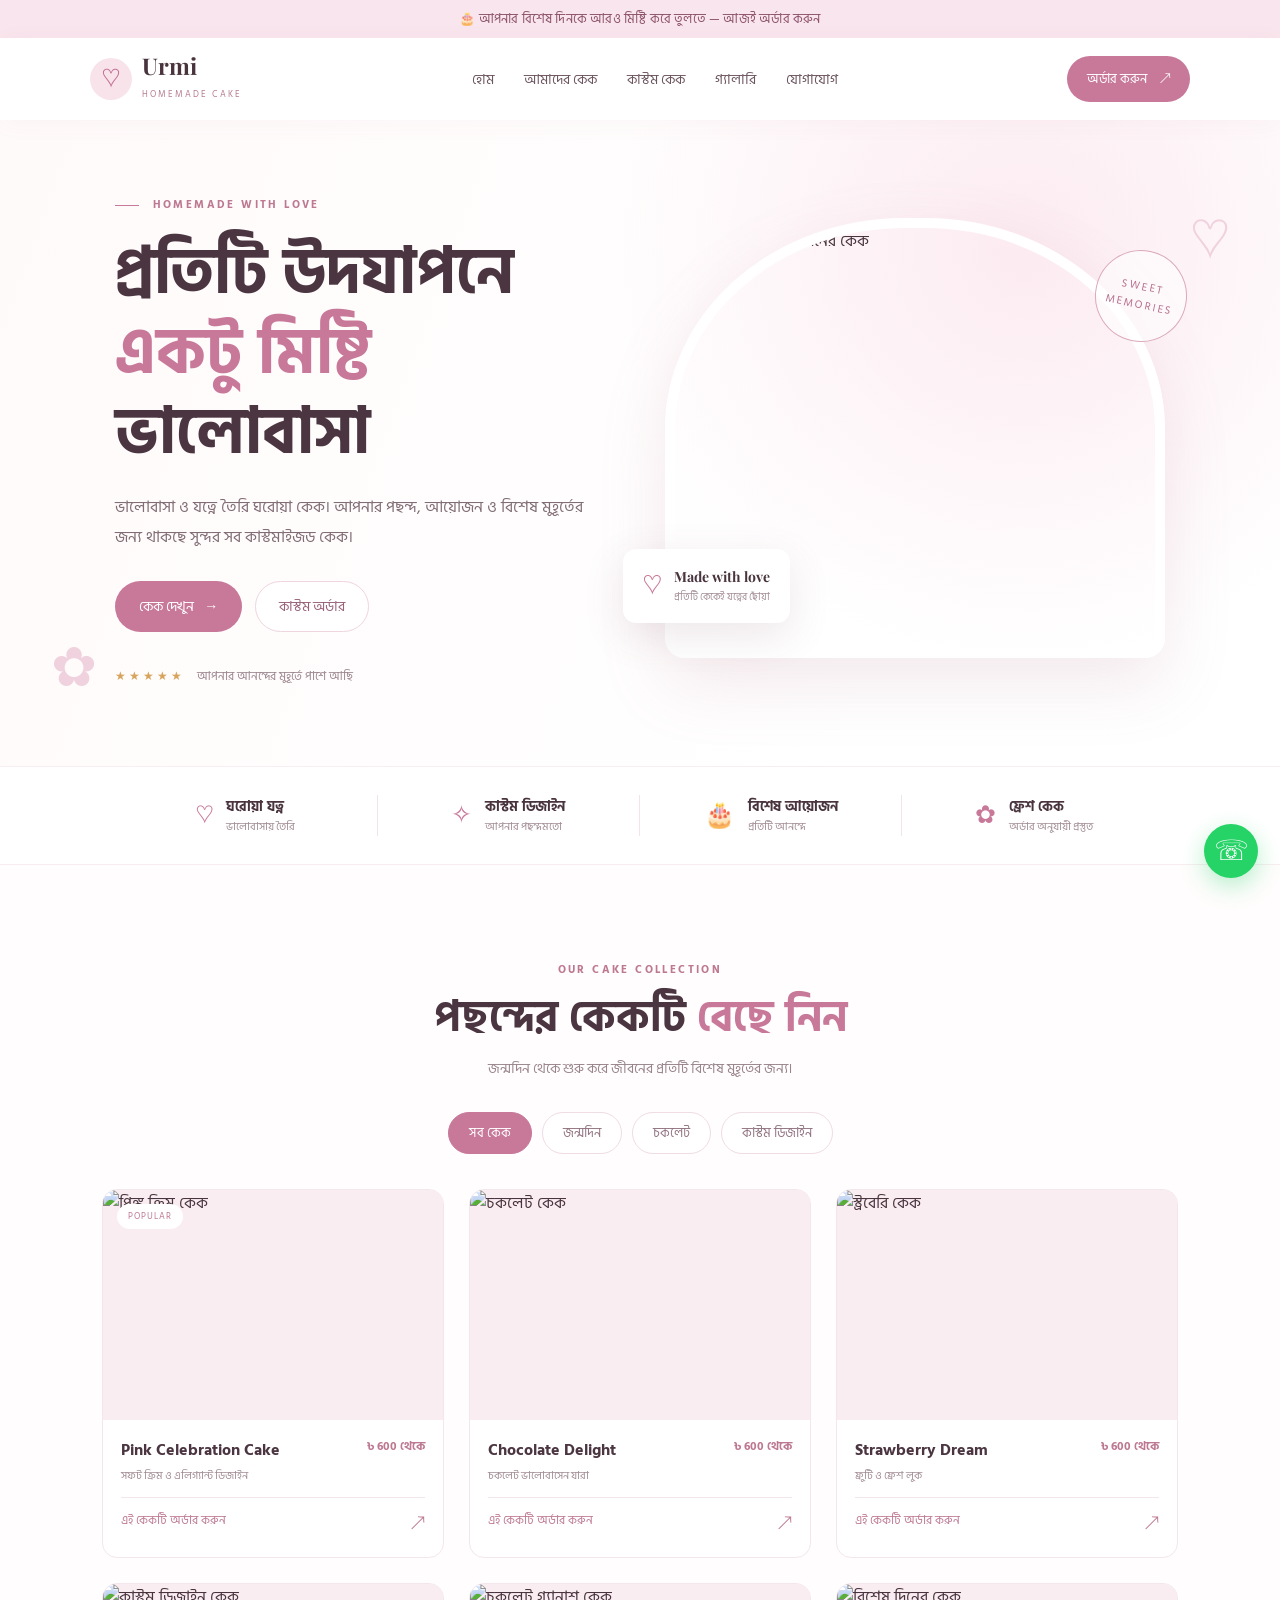
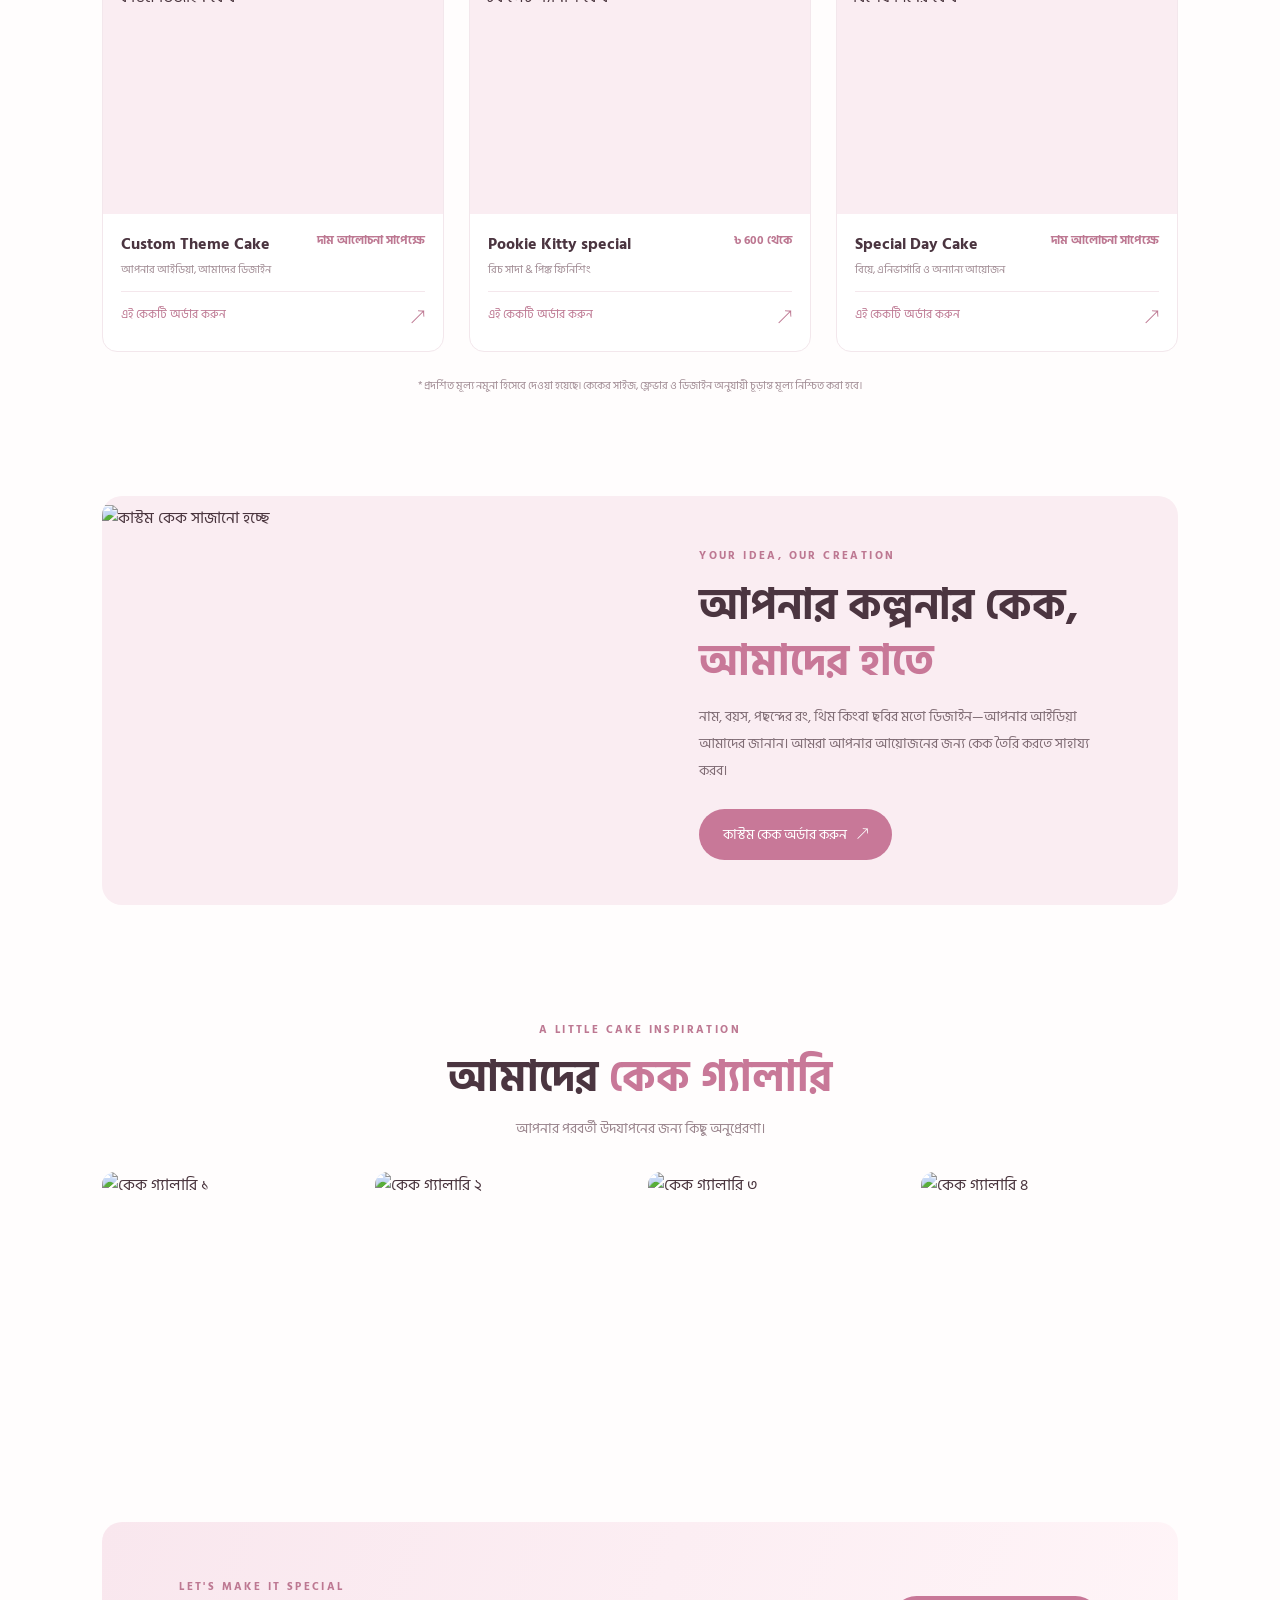
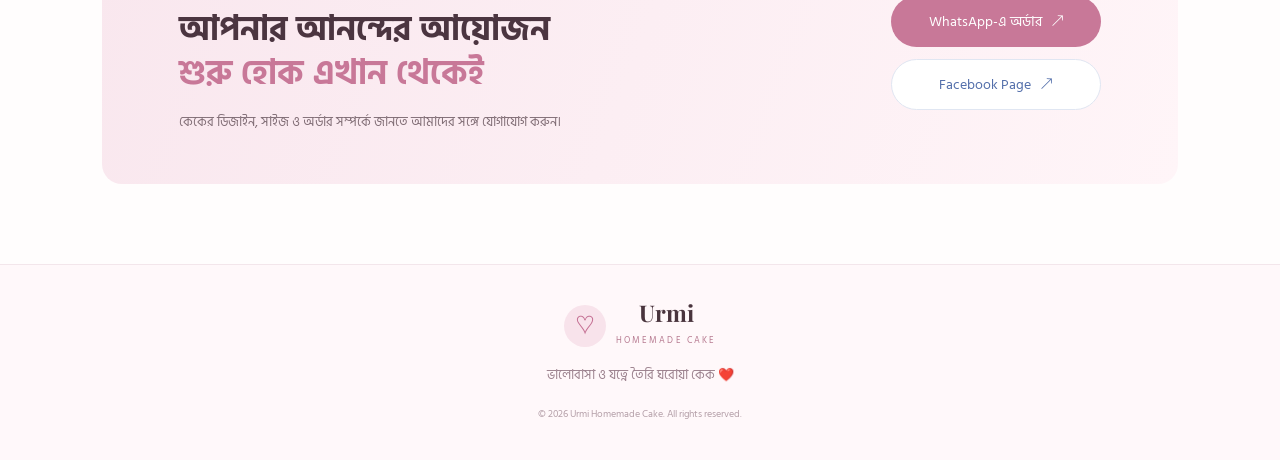
==== commit ee7bcee7: "Update index.html" ====
--- a/index.html
+++ b/index.html
@@ -88,7 +88,7 @@
           <button class="order-card" data-product="Custom Theme Cake">এই কেকটি অর্ডার করুন <span>↗</span></button>
         </article>
         <article class="cake-card" data-category="chocolate">
-          <div class="cake-photo"><img src="https://github.com/user-attachments/assets/8c6b593a-235b-4a39-9e91-f476694f8ae5" />" alt="চকলেট গ্যানাশ কেক"></div>
+          <div class="cake-photo"><img src="https://github.com/user-attachments/assets/8c6b593a-235b-4a39-9e91-f476694f8ae5" /" alt="চকলেট গ্যানাশ কেক"></div>
           <div class="cake-info"><div><h3>Pookie Kitty special</h3><p>রিচ সাদা & পিঙ্ক ফিনিশিং</p></div><strong>৳ 600 থেকে</strong></div>
           <button class="order-card" data-product="Chocolate Ganache">এই কেকটি অর্ডার করুন <span>↗</span></button>
         </article>
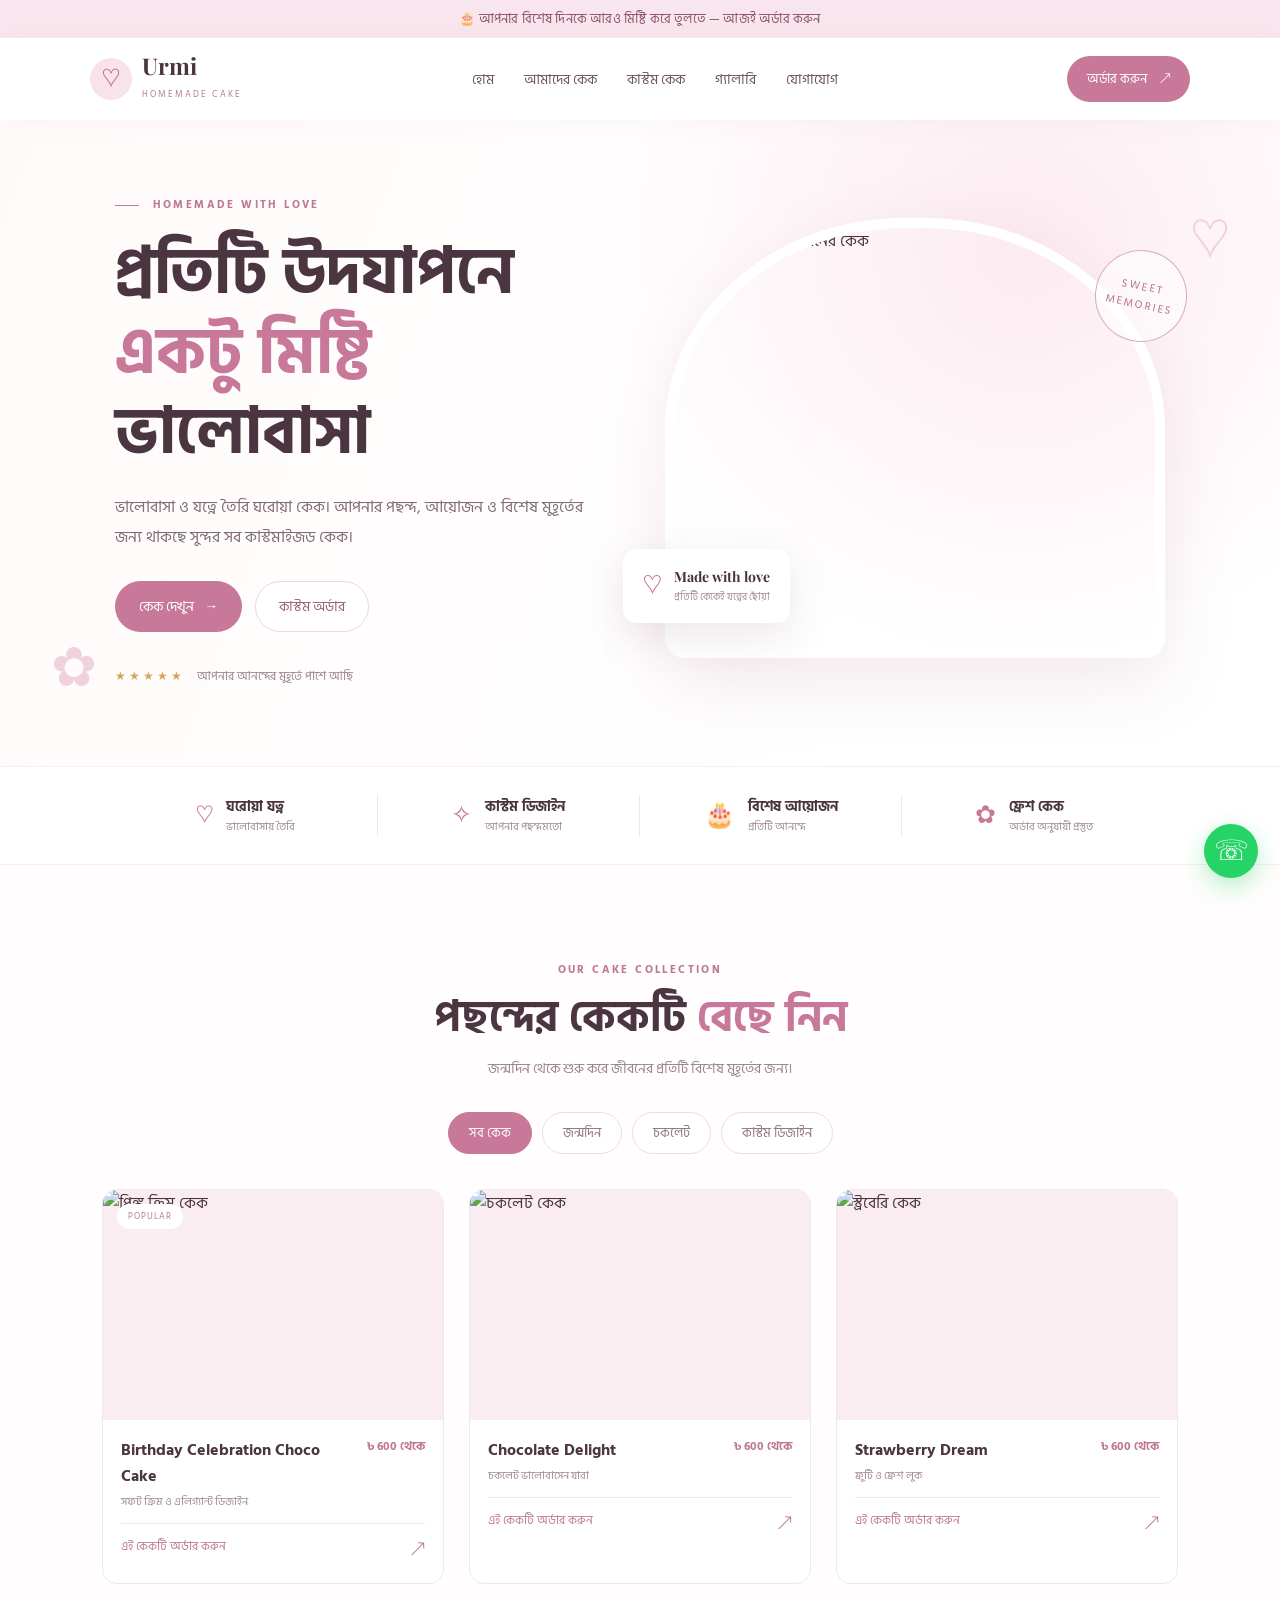
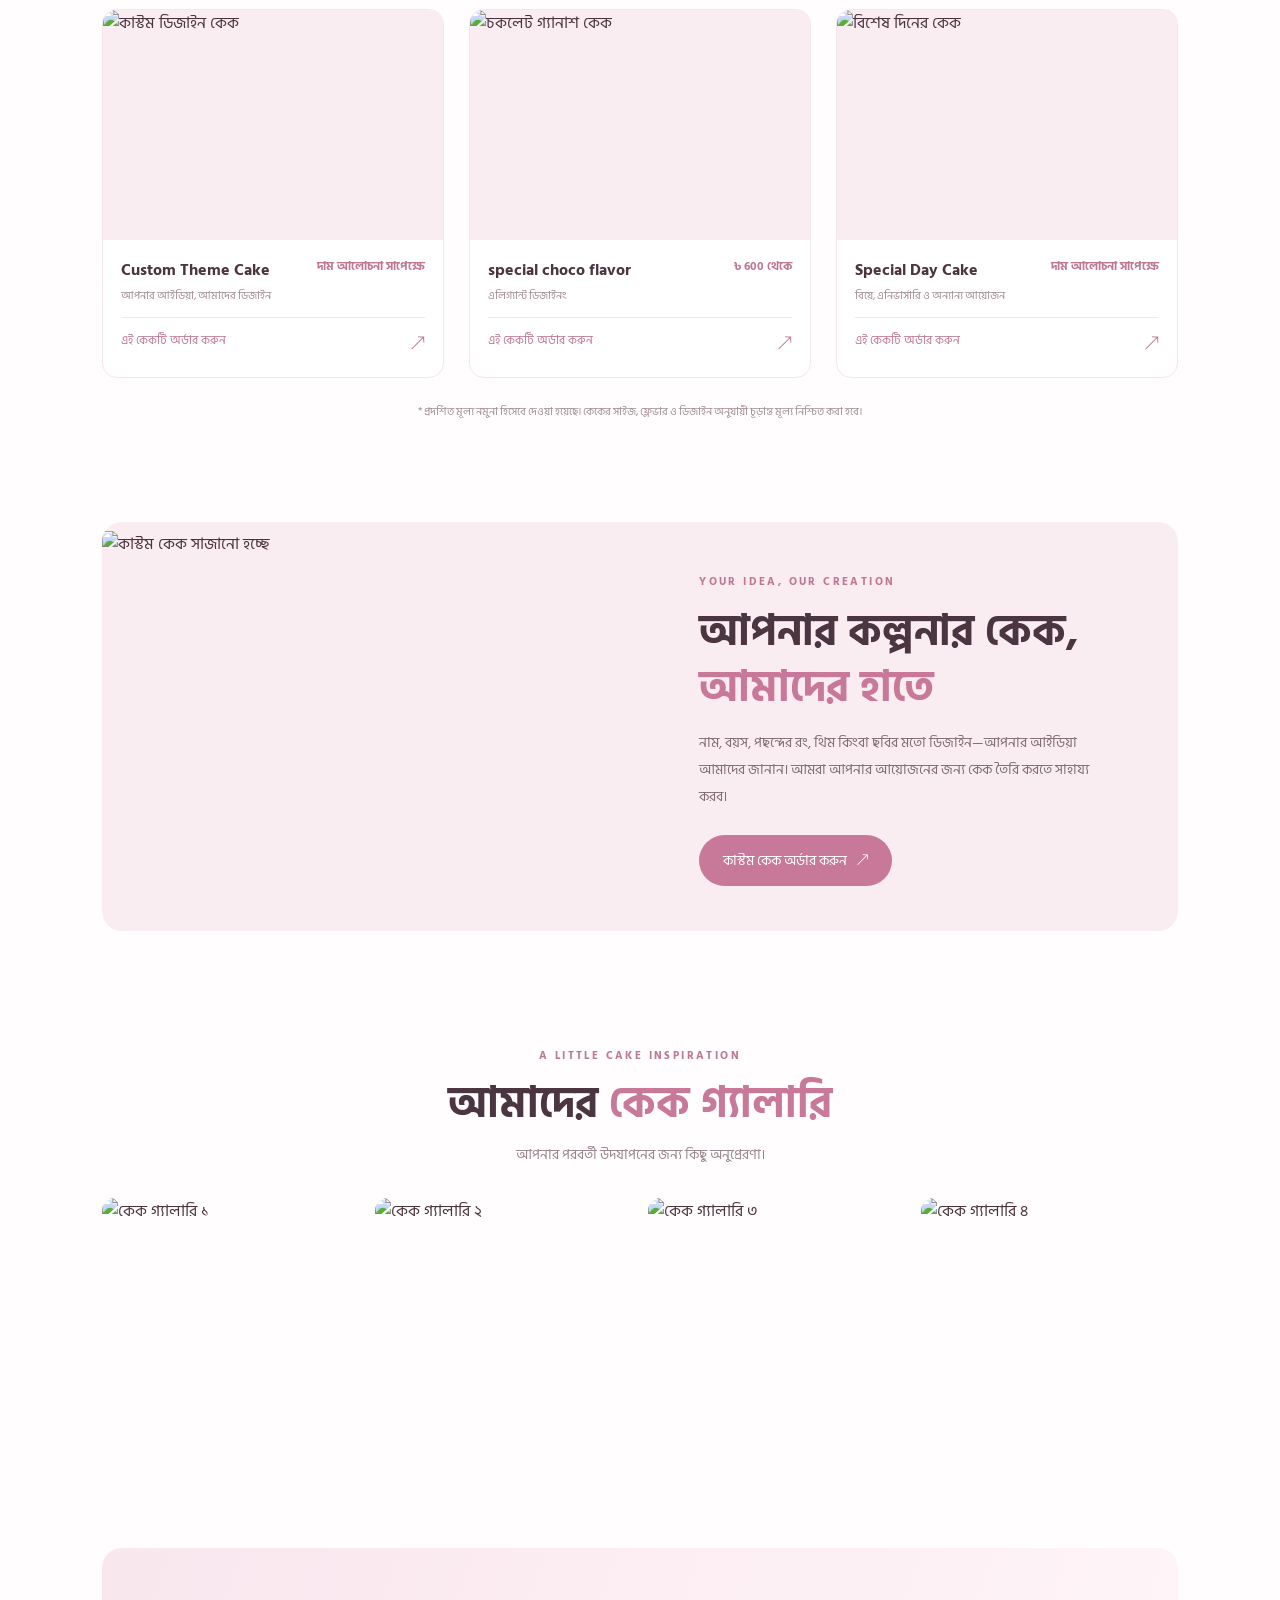
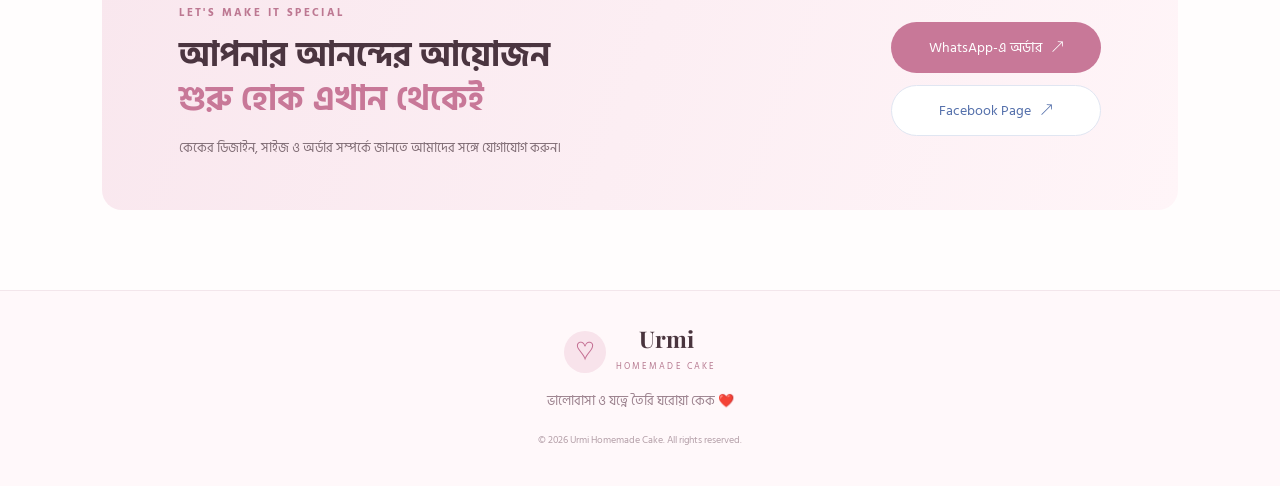
==== commit aac9d8d3: "Update index.html" ====
--- a/index.html
+++ b/index.html
@@ -69,7 +69,7 @@
       <div class="cake-grid" id="cakeGrid">
         <article class="cake-card" data-category="birthday">
           <div class="cake-photo"><img src="https://images.unsplash.com/photo-1578985545062-69928b1d9587?auto=format&fit=crop&w=700&q=80" alt="পিঙ্ক ক্রিম কেক"><span class="photo-tag">POPULAR</span></div>
-          <div class="cake-info"><div><h3>Pink Celebration Cake</h3><p>সফট ক্রিম ও এলিগ্যান্ট ডিজাইন</p></div><strong>৳ 600 থেকে</strong></div>
+          <div class="cake-info"><div><h3>Birthday Celebration Choco Cake</h3><p>সফট ক্রিম ও এলিগ্যান্ট ডিজাইন</p></div><strong>৳ 600 থেকে</strong></div>
           <button class="order-card" data-product="Pink Celebration Cake">এই কেকটি অর্ডার করুন <span>↗</span></button>
         </article>
         <article class="cake-card" data-category="chocolate">
@@ -88,8 +88,8 @@
           <button class="order-card" data-product="Custom Theme Cake">এই কেকটি অর্ডার করুন <span>↗</span></button>
         </article>
         <article class="cake-card" data-category="chocolate">
-          <div class="cake-photo"><img src="https://github.com/user-attachments/assets/8c6b593a-235b-4a39-9e91-f476694f8ae5" /" alt="চকলেট গ্যানাশ কেক"></div>
-          <div class="cake-info"><div><h3>Pookie Kitty special</h3><p>রিচ সাদা & পিঙ্ক ফিনিশিং</p></div><strong>৳ 600 থেকে</strong></div>
+          <div class="cake-photo"><img src="https://images.unsplash.com/photo-1578985545062-69928b1d9587?auto=format&fit=crop&w=700&q=80" alt="চকলেট গ্যানাশ কেক"></div>
+          <div class="cake-info"><div><h3>special choco flavor</h3><p>এলিগ্যান্ট ডিজাইনং</p></div><strong>৳ 600 থেকে</strong></div>
           <button class="order-card" data-product="Chocolate Ganache">এই কেকটি অর্ডার করুন <span>↗</span></button>
         </article>
         <article class="cake-card" data-category="custom">
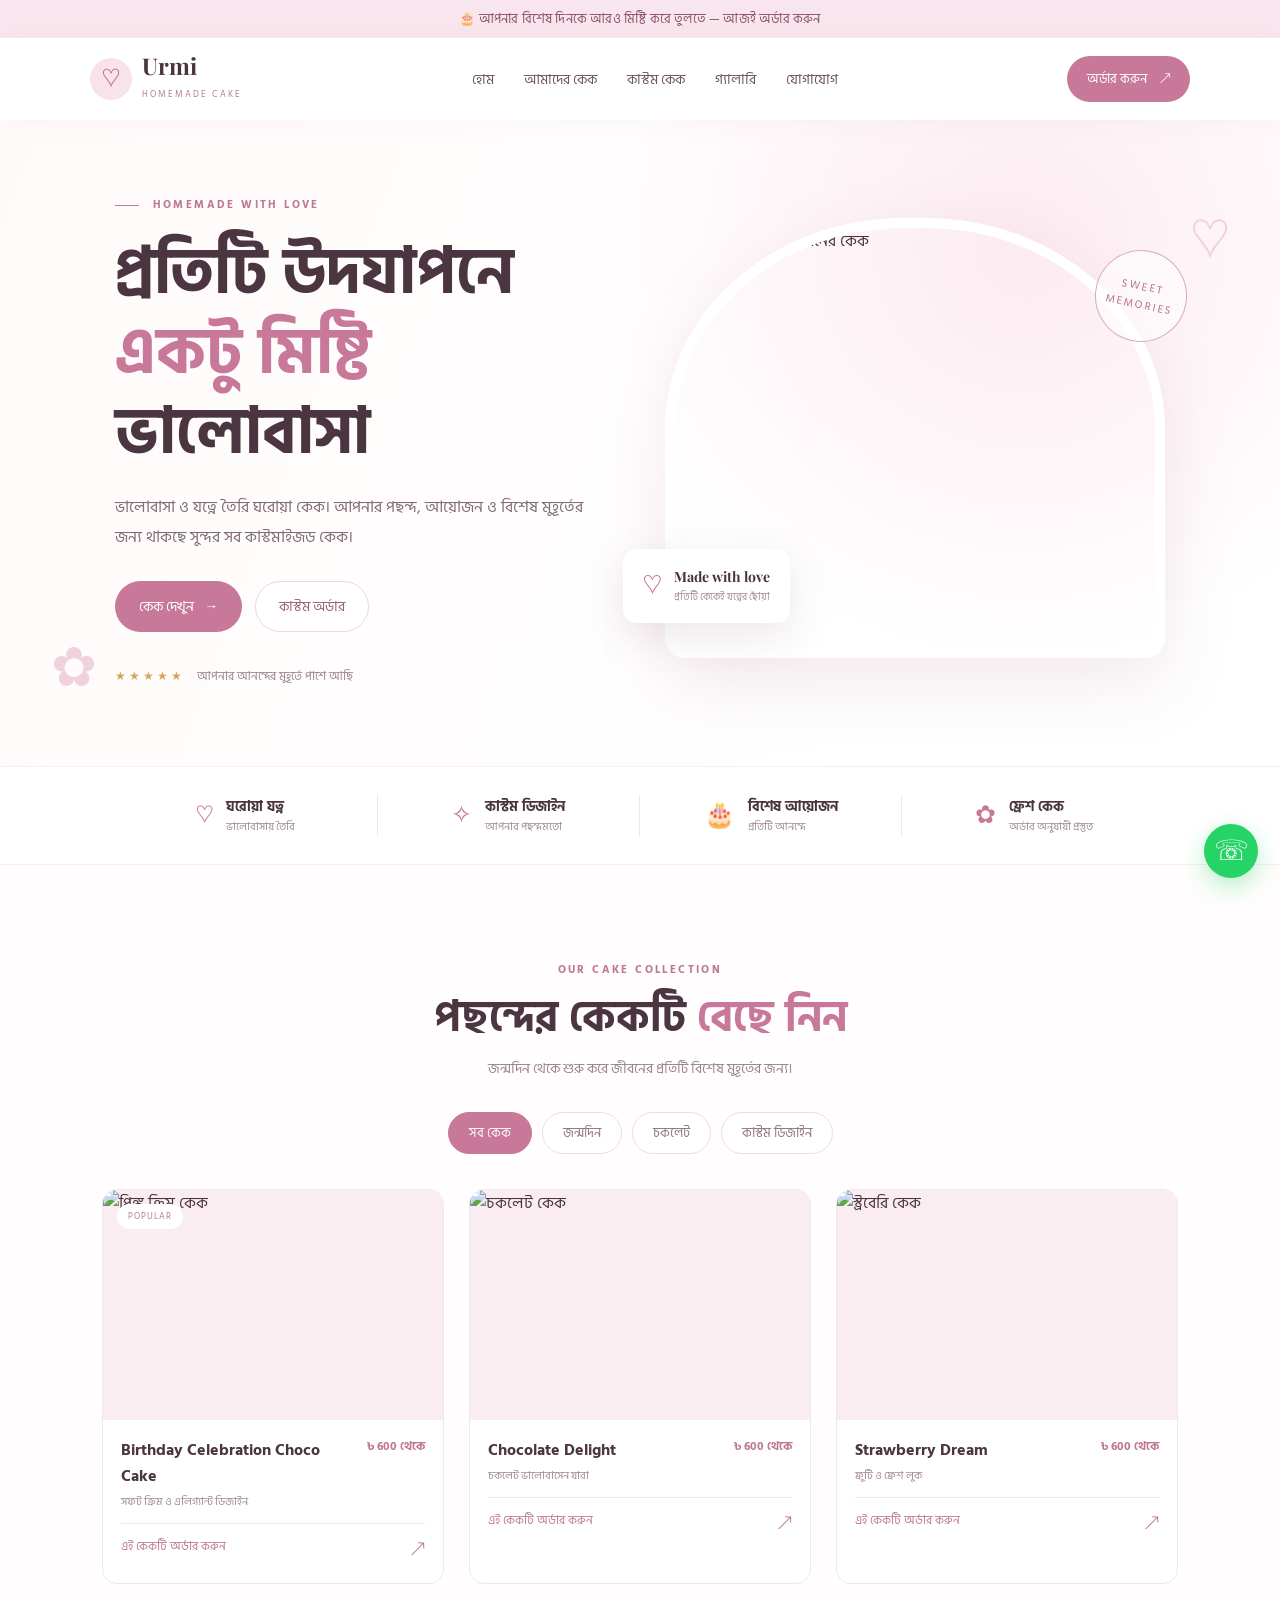
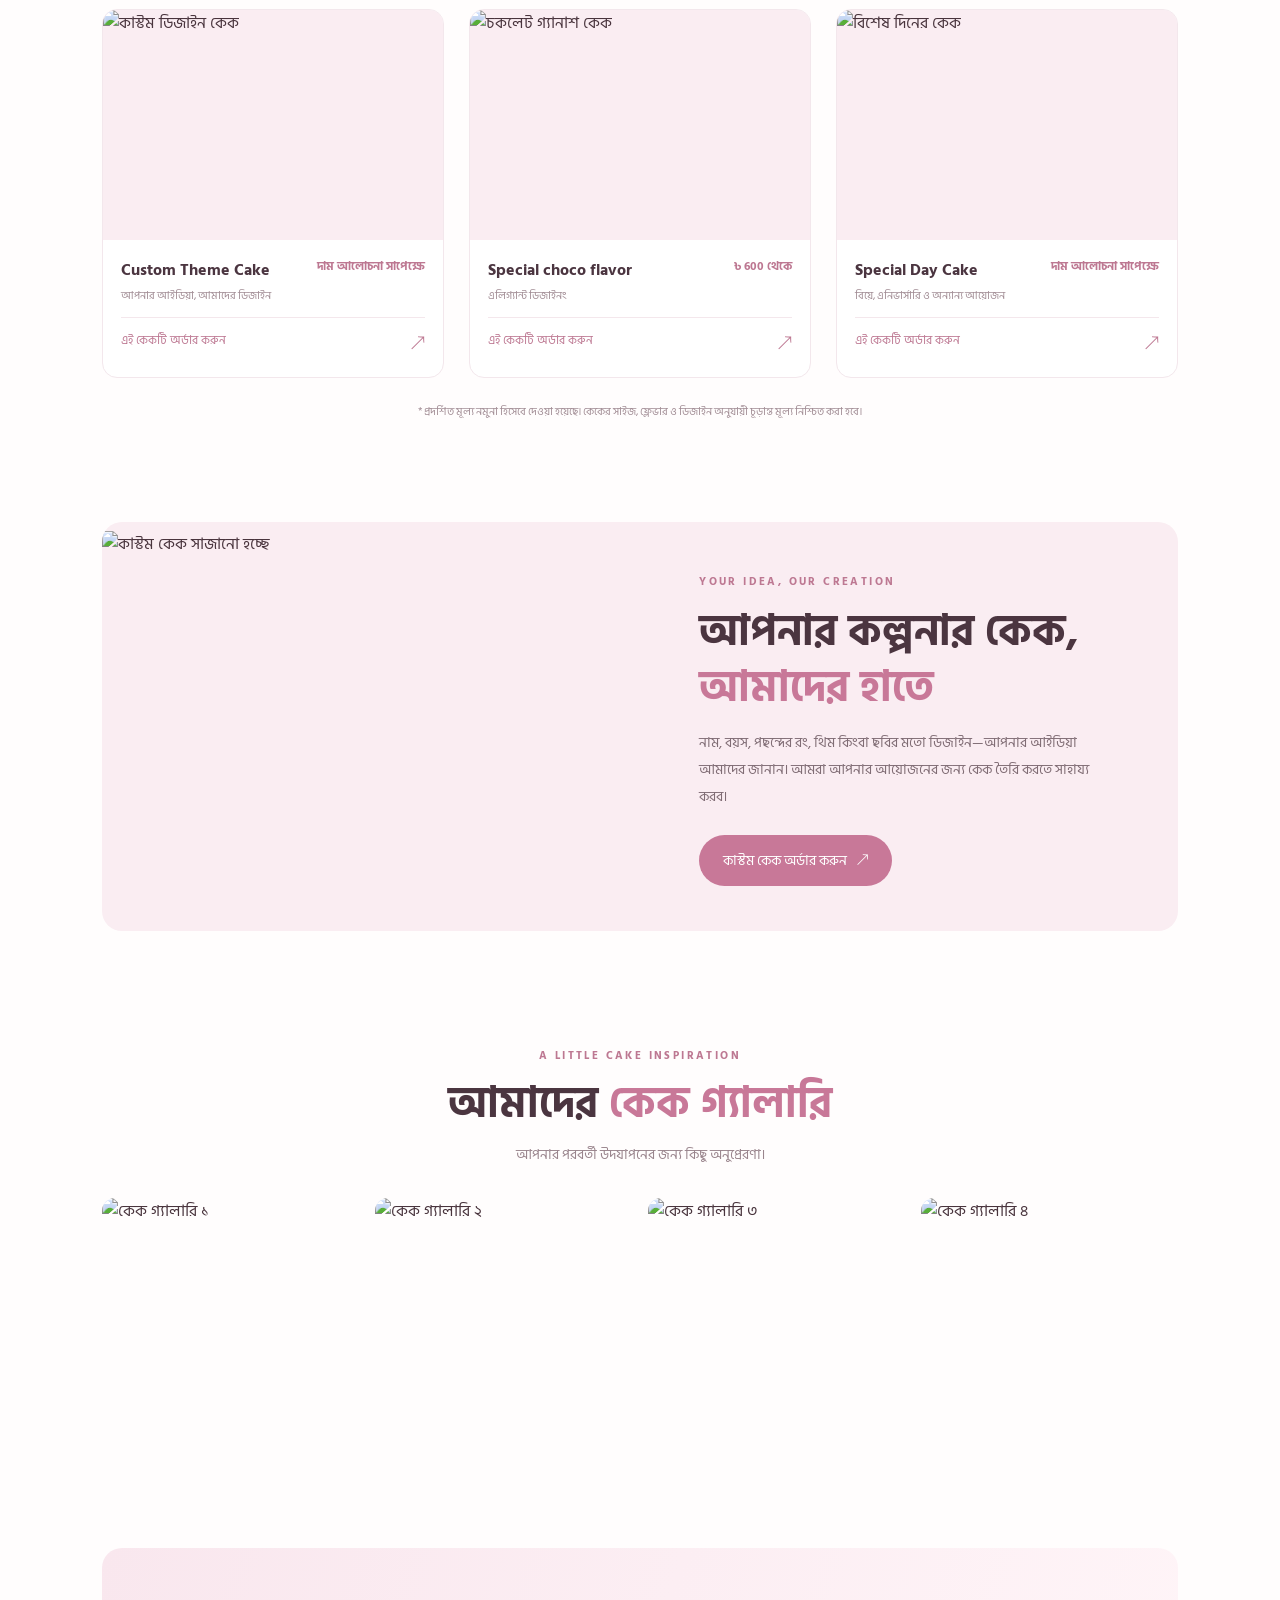
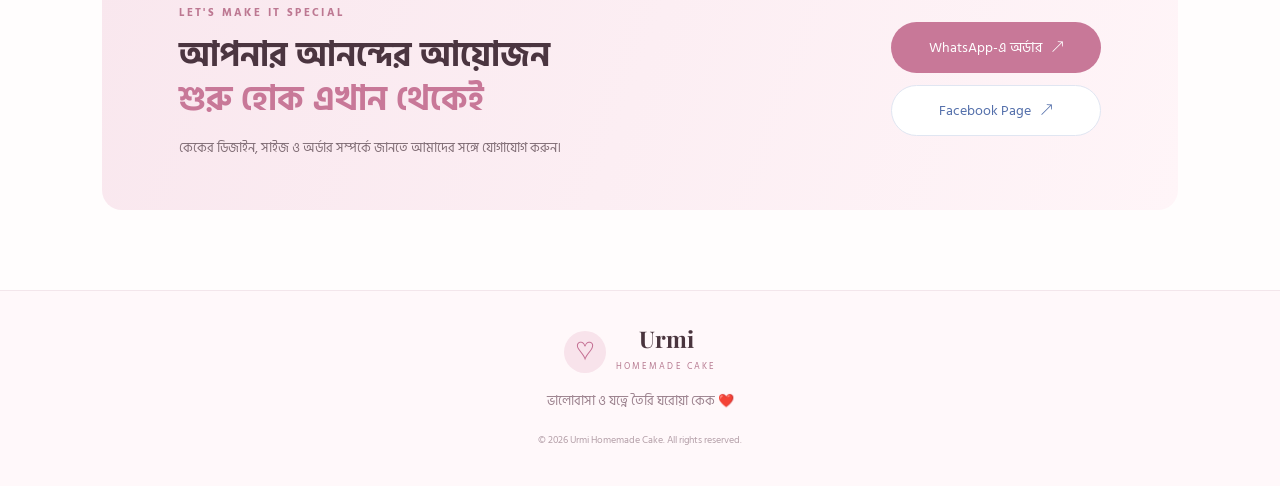
==== commit 804586a3: "Update index.html" ====
--- a/index.html
+++ b/index.html
@@ -89,7 +89,7 @@
         </article>
         <article class="cake-card" data-category="chocolate">
           <div class="cake-photo"><img src="https://images.unsplash.com/photo-1578985545062-69928b1d9587?auto=format&fit=crop&w=700&q=80" alt="চকলেট গ্যানাশ কেক"></div>
-          <div class="cake-info"><div><h3>special choco flavor</h3><p>এলিগ্যান্ট ডিজাইনং</p></div><strong>৳ 600 থেকে</strong></div>
+          <div class="cake-info"><div><h3>Special choco flavor</h3><p>এলিগ্যান্ট ডিজাইনং</p></div><strong>৳ 600 থেকে</strong></div>
           <button class="order-card" data-product="Chocolate Ganache">এই কেকটি অর্ডার করুন <span>↗</span></button>
         </article>
         <article class="cake-card" data-category="custom">
